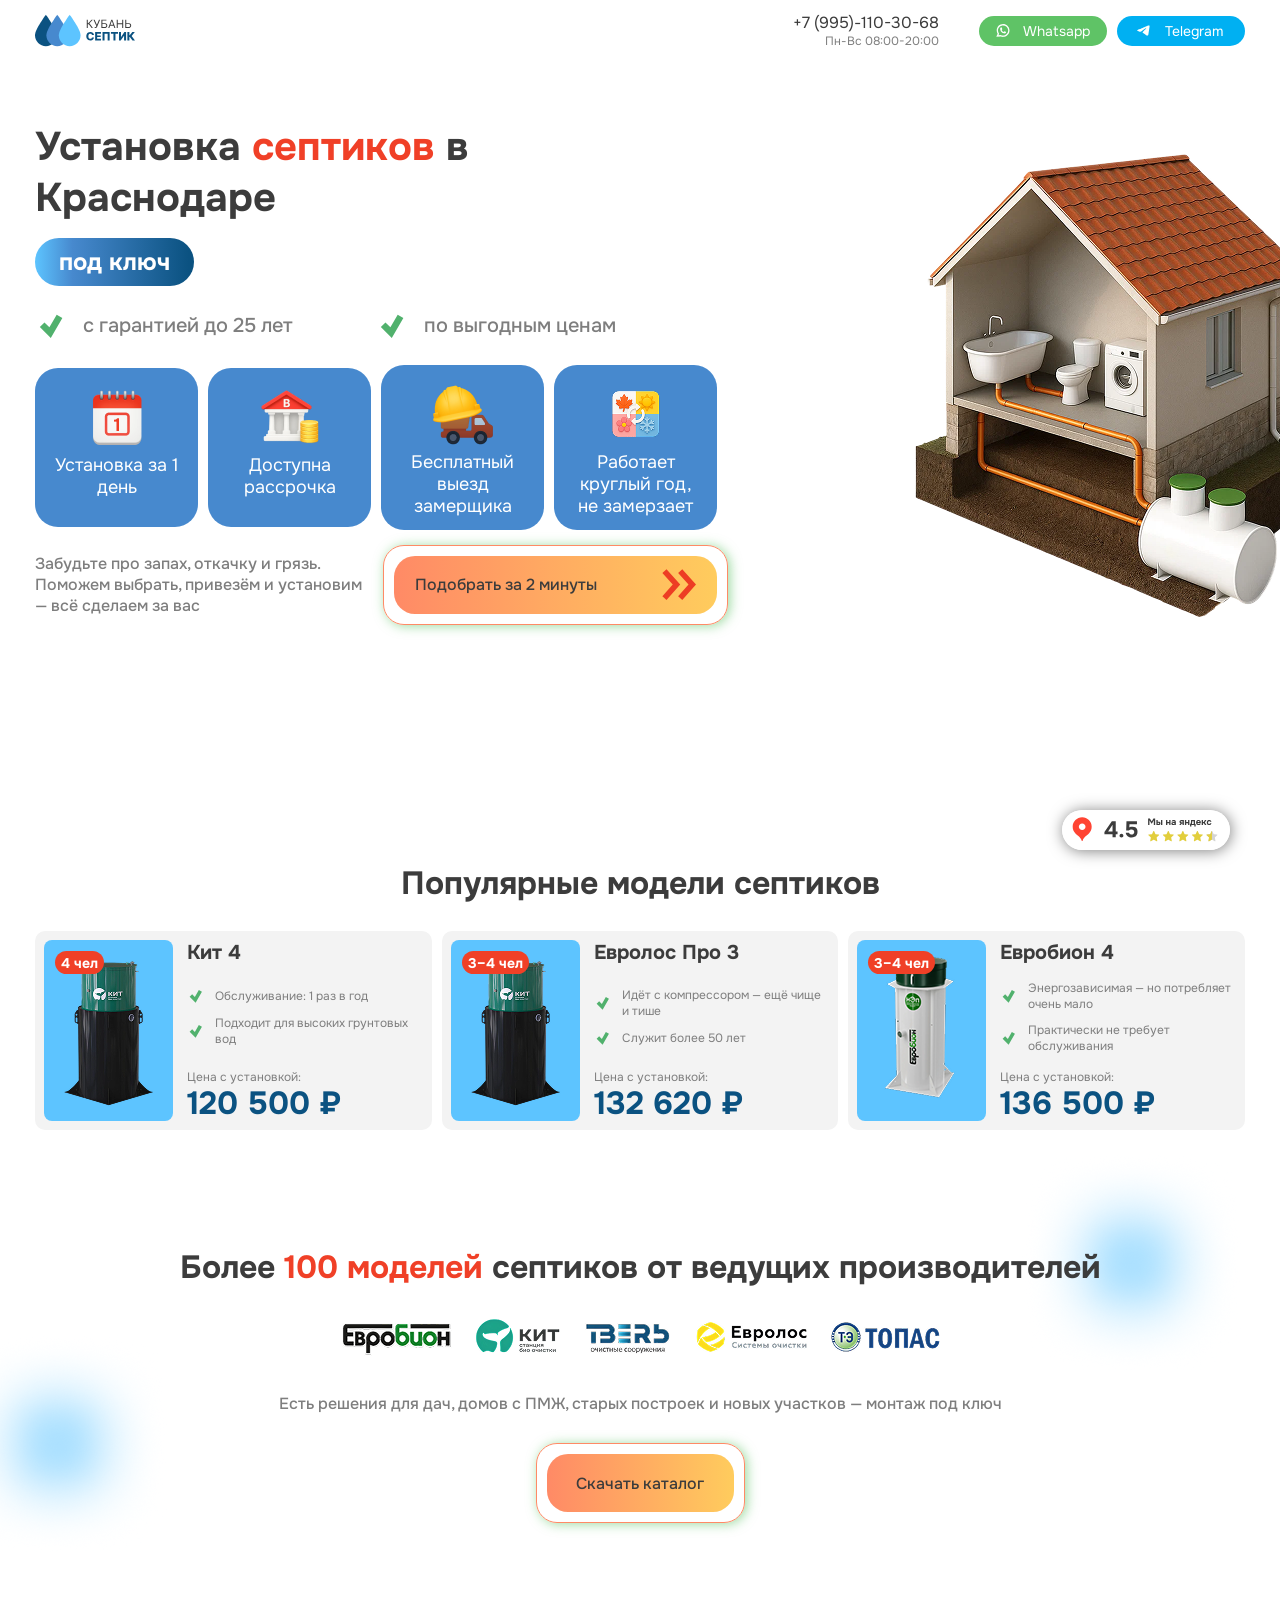
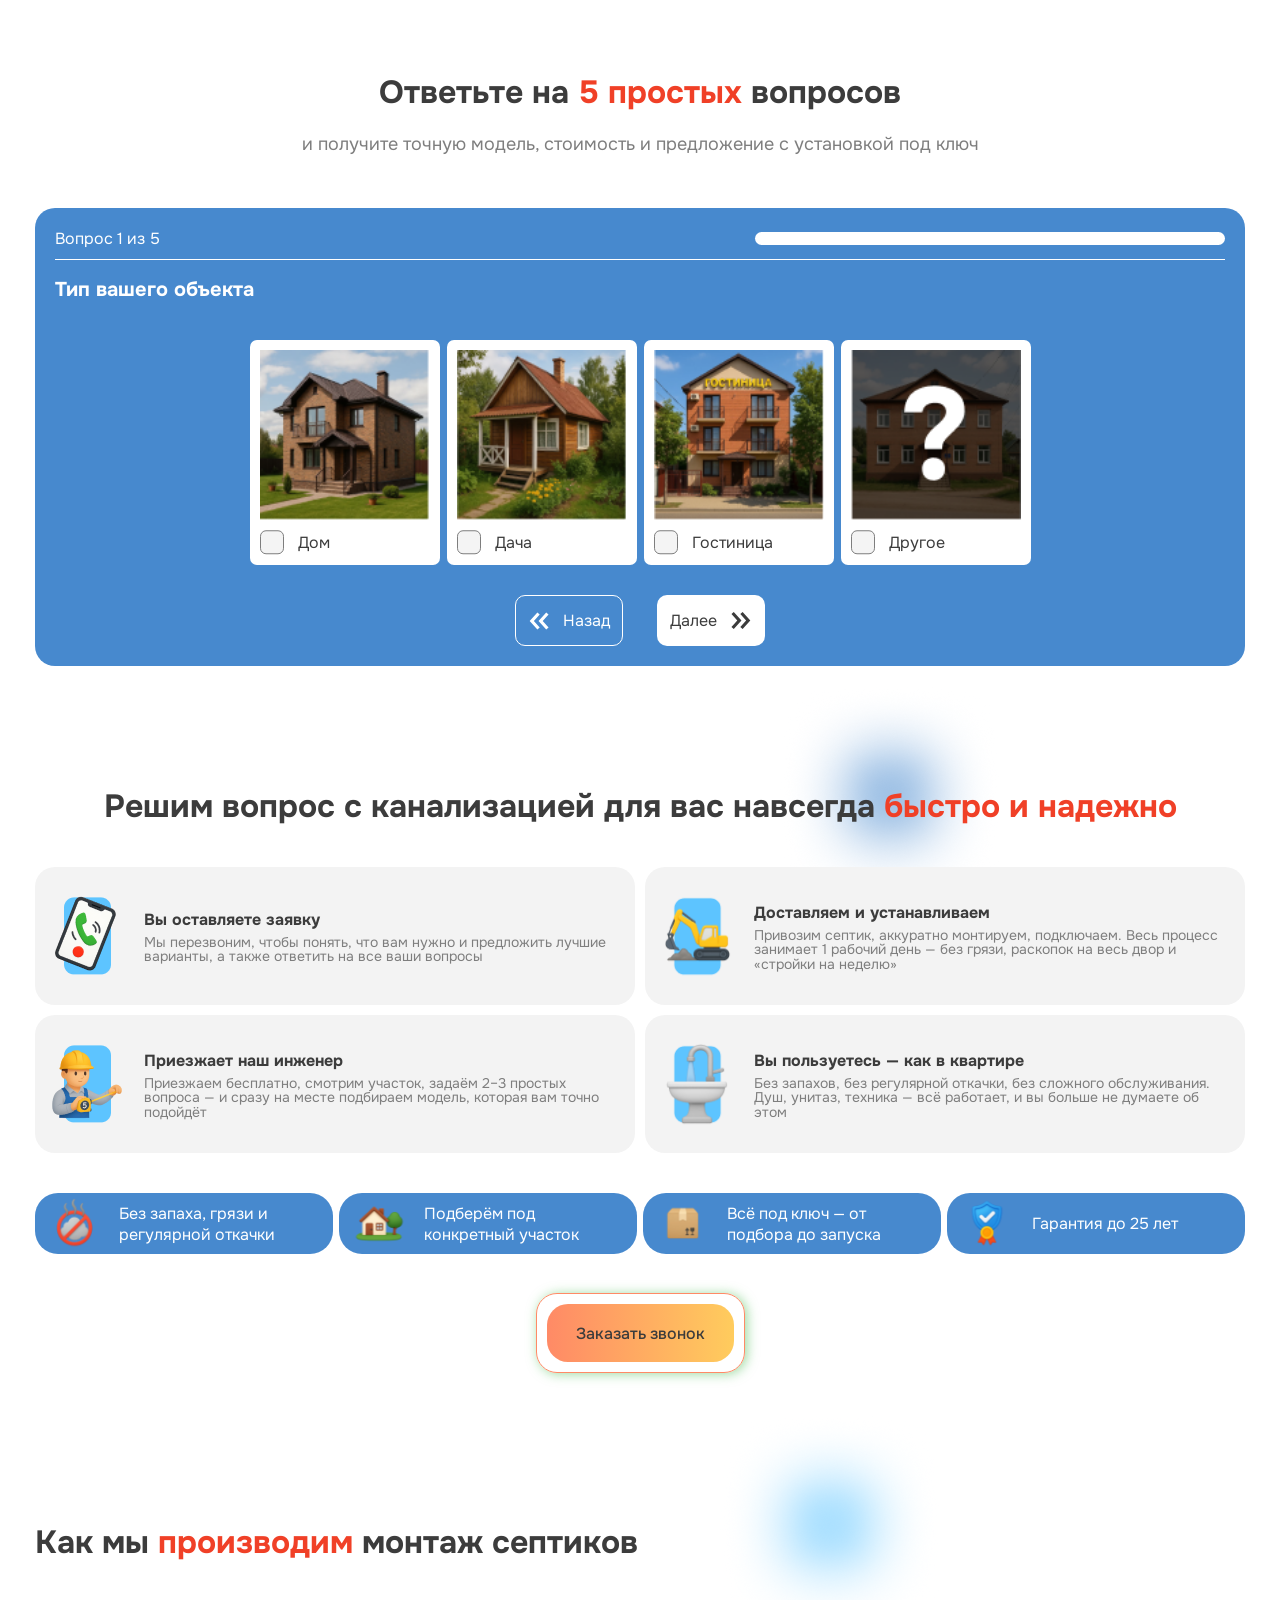
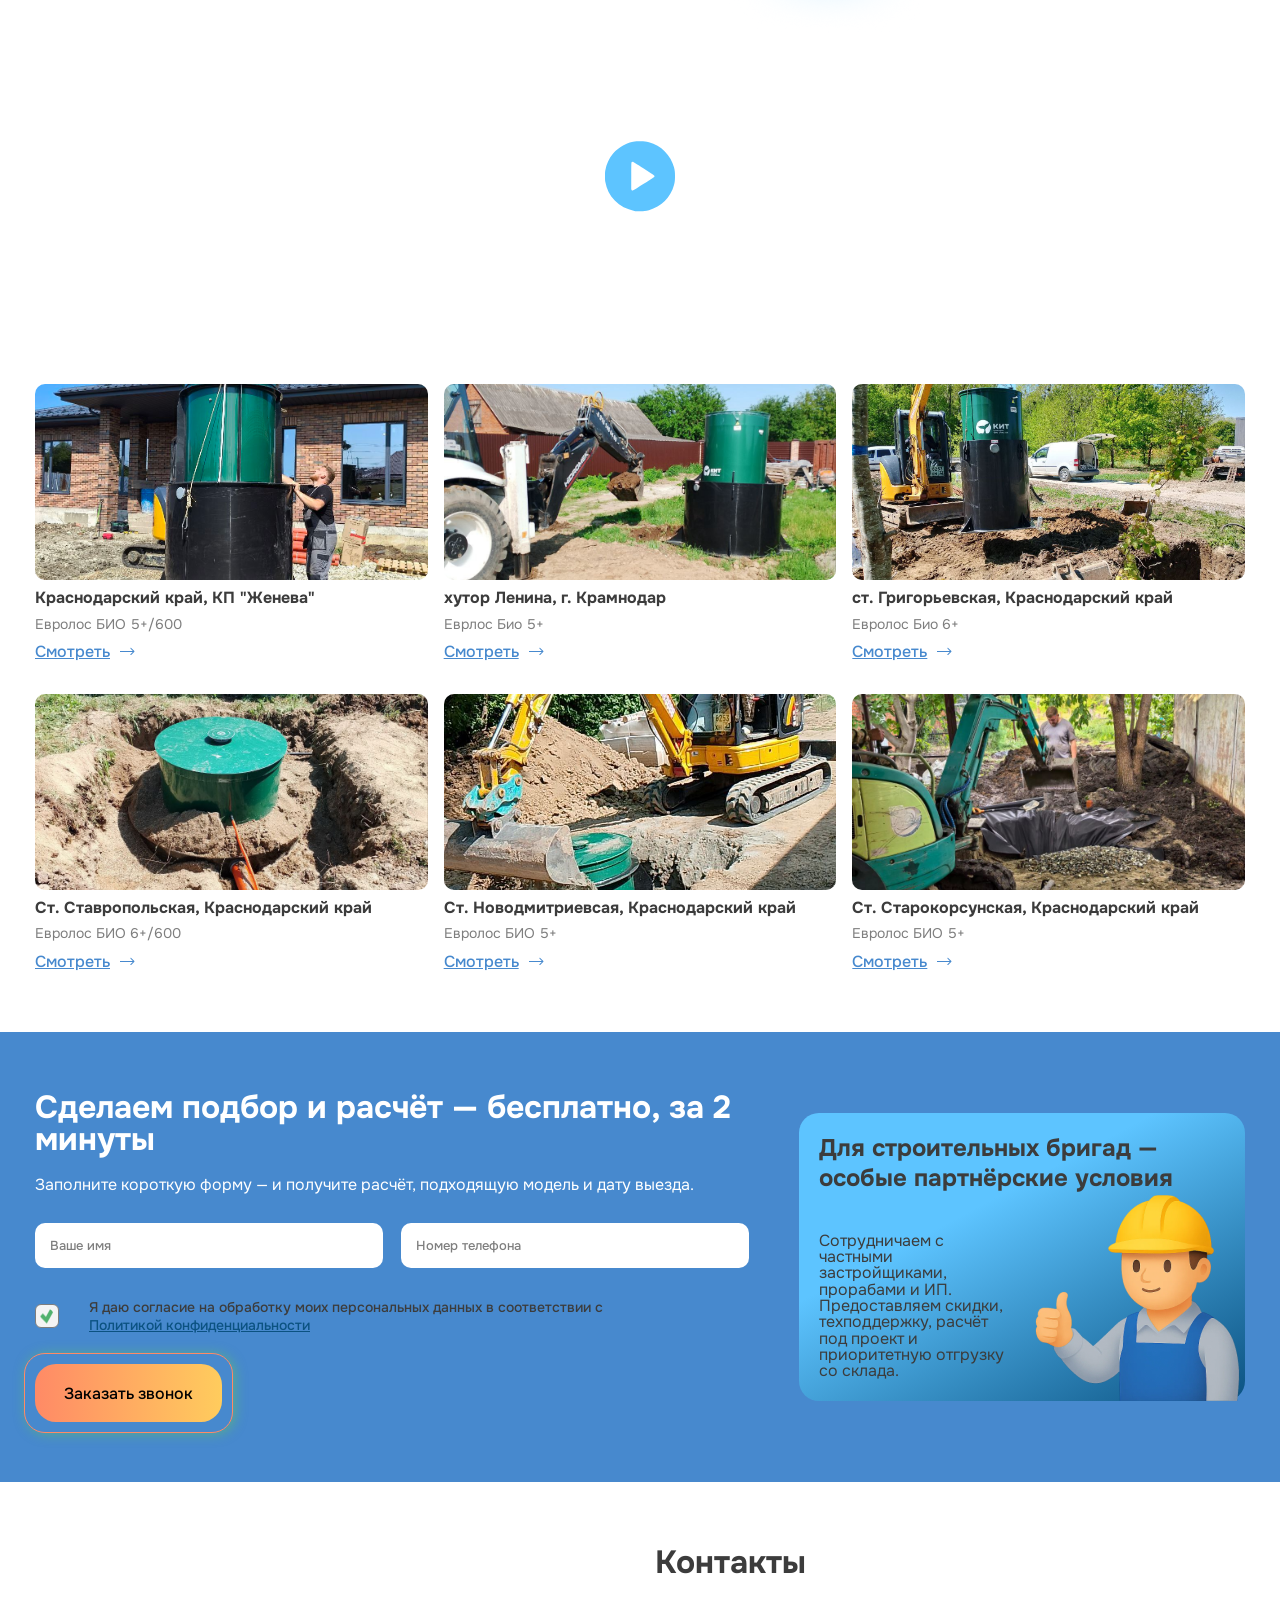
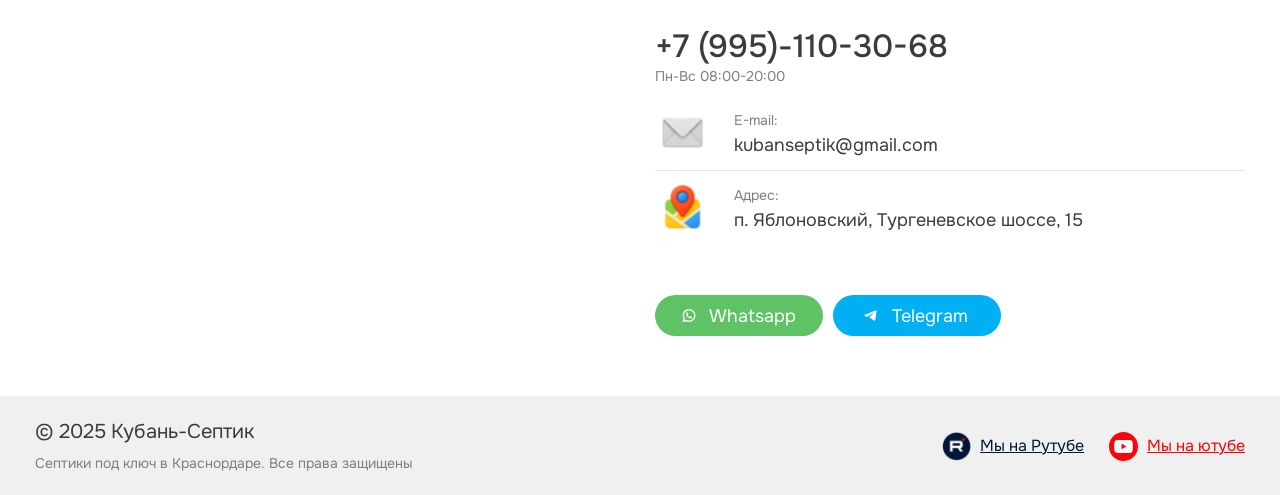
==== release/main.html @ d9b4a659 "init" ====
<!DOCTYPE html>
<html lang="ru">
  <head>
    <meta charset="UTF-8" />
    <meta name="viewport" content="width=device-width, initial-scale=1.0" />
    <meta http-equiv="X-UA-Compatible" content="ie=edge" />

    <link rel="apple-touch-icon" sizes="180x180" href="favicon/favicon.png" />
    <link
      rel="icon"
      type="image/png"
      sizes="32x32"
      href="favicon/favicon.png"
    />
    <link
      rel="icon"
      type="image/png"
      sizes="16x16"
      href="favicon/favicon.png"
    />
    <link rel="shortcut icon" type="image/x-icon" href="favicon/favicon.ico" />

    <link rel="stylesheet" href="libraries/fancybox/jquery.fancybox.min.css" />
    <link rel="stylesheet" href="libraries/swiper/swiper-bundle.min.css" />
    <link rel="stylesheet" href="libraries/slick/slick.css" />
    <link rel="stylesheet" href="css/fonts.css" />
    <link rel="stylesheet" href="css/style.css" />
    <link rel="stylesheet" href="css/all-style.css" />
    <title>Главная</title>
  </head>

  <body>
    <div class="wrapper">
      <div class="header">
        <div class="container">
          <div class="header__inner">
            <a href="#" class="header__logo">
              <img src="images/logo.svg" alt="" />
            </a>

            <div class="header__info">
              <div class="header__number">
                <a href="#">+7 (995)-110-30-68</a>
                <span>Пн-Вс 08:00-20:00</span>
              </div>

              <ul class="header__soc">
                <li>
                  <a href="#" class="header__app">
                    <svg
                      width="14"
                      height="13"
                      viewBox="0 0 14 13"
                      fill="none"
                      xmlns="http://www.w3.org/2000/svg"
                    >
                      <path
                        d="M8.85797 9.4604C6.26735 9.45982 4.15927 7.35168 4.15869 4.76156C4.15984 4.10511 4.69363 3.57073 5.34949 3.57073C5.41686 3.57073 5.48366 3.57649 5.547 3.588C5.6875 3.61104 5.82051 3.65884 5.94374 3.73024C5.96159 3.74061 5.97368 3.75788 5.97656 3.77803L6.25007 5.50382C6.25353 5.52397 6.2472 5.54413 6.23395 5.5591C6.08251 5.72667 5.88961 5.84702 5.6754 5.90748L5.57233 5.93685L5.61149 6.03705C5.96504 6.93593 6.68367 7.65515 7.5831 8.00871L7.68329 8.04787L7.71208 7.94422C7.77255 7.72943 7.89289 7.53653 8.06046 7.38566C8.07255 7.37472 8.08867 7.36838 8.10537 7.36838C8.10883 7.36838 8.11286 7.36838 8.11631 7.36954L9.84147 7.64306C9.8622 7.64651 9.8789 7.65803 9.88984 7.67588C9.96067 7.79911 10.0085 7.9327 10.0321 8.07263C10.043 8.1354 10.0488 8.20105 10.0488 8.27015C10.0488 8.92603 9.5144 9.45982 8.85797 9.46098V9.4604Z"
                        fill="#FDFDFD"
                      />
                      <path
                        d="M13.4519 5.93166C13.312 4.35271 12.5887 2.88835 11.4152 1.80866C10.2348 0.722049 8.70253 0.123756 7.10059 0.123756C3.58463 0.123756 0.723946 2.98452 0.723946 6.50059C0.723946 7.68048 1.04928 8.83043 1.66541 9.83181L0.291504 12.874L4.69193 12.4052C5.4572 12.7185 6.26738 12.8774 7.10059 12.8774C7.31998 12.8774 7.54455 12.8659 7.76969 12.8429C7.96835 12.8216 8.16874 12.7905 8.36625 12.7507C11.311 12.1559 13.4605 9.54216 13.4772 6.53456V6.50059C13.4772 6.30883 13.4686 6.11766 13.4513 5.93224L13.4519 5.93166ZM4.86065 11.0699L2.42607 11.329L3.15334 9.71837L3.00823 9.52316C2.99729 9.50877 2.98692 9.49437 2.97483 9.47824C2.34373 8.607 2.01033 7.5774 2.01033 6.50001C2.01033 3.6928 4.29404 1.4096 7.10059 1.4096C9.73037 1.4096 11.9588 3.46131 12.1736 6.08022C12.1851 6.22073 12.1909 6.36181 12.1909 6.50059C12.1909 6.54032 12.1903 6.57948 12.1891 6.62094C12.135 8.9692 10.4945 10.9633 8.19983 11.4712C8.02478 11.5104 7.84513 11.5397 7.66605 11.5593C7.48006 11.5806 7.28946 11.591 7.10001 11.591C6.42573 11.591 5.77044 11.4603 5.15086 11.2023C5.08234 11.1747 5.01497 11.1453 4.95163 11.1148L4.85949 11.0704L4.86065 11.0699Z"
                        fill="#FDFDFD"
                      />
                    </svg>
                    <span>Whatsapp</span>
                  </a>
                </li>
                <li>
                  <a href="#" class="header__telega">
                    <svg
                      width="13"
                      height="11"
                      viewBox="0 0 13 11"
                      fill="none"
                      xmlns="http://www.w3.org/2000/svg"
                    >
                      <path
                        d="M0.546488 5.04941C0.574704 5.03502 0.602919 5.02178 0.631135 5.00911C1.11196 4.78627 1.59912 4.57782 2.0857 4.36937C2.11219 4.36937 2.15653 4.33943 2.18071 4.32849C2.21814 4.31237 2.25558 4.29624 2.29358 4.28012C2.36556 4.24902 2.43812 4.21851 2.5101 4.18741C2.65463 4.1258 2.79859 4.06361 2.94312 4.002C3.23162 3.87877 3.52069 3.75497 3.80918 3.63117C4.38675 3.38414 4.96431 3.13711 5.54188 2.89009C6.11944 2.64306 6.69701 2.39603 7.27458 2.149C7.85215 1.90198 8.42971 1.65495 9.00727 1.40792C9.58484 1.16089 10.1624 0.913867 10.74 0.66684C10.8684 0.612137 11.0077 0.529222 11.1448 0.505038C11.2605 0.484884 11.3734 0.444574 11.4891 0.422692C11.7097 0.380657 11.9533 0.363386 12.1646 0.454942C12.2377 0.486612 12.3045 0.531522 12.3615 0.587376C12.6293 0.85283 12.5919 1.28815 12.5354 1.66128C12.1404 4.26169 11.7454 6.86153 11.3498 9.46193C11.2957 9.81837 11.2225 10.2099 10.9404 10.4351C10.702 10.6257 10.3628 10.6476 10.0691 10.5664C9.77486 10.4852 9.51516 10.3141 9.26064 10.1454C8.20456 9.44639 7.14847 8.74677 6.09238 8.04772C5.84132 7.88131 5.56203 7.6648 5.56491 7.36364C5.56664 7.18226 5.6749 7.02046 5.78546 6.8765C6.70277 5.67994 8.02777 4.8571 9.01245 3.71524C9.15123 3.55459 9.26064 3.26322 9.07004 3.17051C8.9566 3.11523 8.82588 3.19009 8.72281 3.26207C7.42084 4.16669 6.11887 5.0713 4.8169 5.97534C4.39193 6.27016 3.94681 6.57419 3.43489 6.64674C2.9771 6.71181 2.51585 6.58456 2.07246 6.45384C1.70104 6.34444 1.3302 6.23273 0.960516 6.11699C0.764155 6.05595 0.56146 5.99031 0.409439 5.85154C0.257417 5.71334 0.170466 5.48071 0.262024 5.29644C0.319032 5.1807 0.430743 5.10758 0.547638 5.04827L0.546488 5.04941Z"
                        fill="#FEFFFC"
                      />
                    </svg>
                    <span>Telegram</span>
                  </a>
                </li>
              </ul>
            </div>
          </div>
        </div>
      </div>
      <main class="main">

<div class="showcase">
  <div class="container">
    <div class="showcase__inner">
      <div class="showcase__info">
        <h1 class="showcase__title">
          Установка <span>септиков</span> в Краснодаре
        </h1>

        <span class="showcase__key">под ключ </span>

        <div class="showcase__labels">
          <div class="showcase__label">
            <svg
              width="33"
              height="33"
              viewBox="0 0 33 33"
              fill="none"
              xmlns="http://www.w3.org/2000/svg"
            >
              <path
                d="M27.3657 8.90848L15.7888 28.9756L4.8291 18.0061L9.45546 13.376L14.3858 18.3103L21.6987 5.63416L27.3657 8.90848Z"
                fill="#51B16D"
              />
            </svg>
            <span> с гарантией до 25 лет </span>
          </div>
          <div class="showcase__label">
            <svg
              width="33"
              height="33"
              viewBox="0 0 33 33"
              fill="none"
              xmlns="http://www.w3.org/2000/svg"
            >
              <path
                d="M27.3657 8.90848L15.7888 28.9756L4.8291 18.0061L9.45546 13.376L14.3858 18.3103L21.6987 5.63416L27.3657 8.90848Z"
                fill="#51B16D"
              />
            </svg>
            <span> по выгодным ценам </span>
          </div>
        </div>

        <div class="showcase__items">
          <div class="showcase__item">
            <div class="showcase__icon">
              <img src="images/sw1.png" alt="" />
            </div>
            <div class="showcase__name">Установка за 1 день</div>
          </div>
          <div class="showcase__item">
            <div class="showcase__icon">
              <img src="images/sw2.png" alt="" />
            </div>
            <div class="showcase__name">Доступна рассрочка</div>
          </div>
          <div class="showcase__item">
            <div class="showcase__icon">
              <img src="images/sw3.png" alt="" />
            </div>
            <div class="showcase__name">Бесплатный выезд замерщика</div>
          </div>
          <div class="showcase__item">
            <div class="showcase__icon">
              <img src="images/sw4.png" alt="" />
            </div>
            <div class="showcase__name">Работает круглый год, не замерзает</div>
          </div>
        </div>

        <div class="showcase__foot">
          <span>Забудьте про запах, откачку и грязь. Поможем выбрать, привезём и установим — всё сделаем за вас</span>
          <a href="#" class="showcase__btn btn">
            <div class="btn-before">
              <p>Подобрать за 2 минуты</p>
              <svg
                width="34"
                height="31"
                viewBox="0 0 34 31"
                fill="none"
                xmlns="http://www.w3.org/2000/svg"
              >
                <path
                  d="M33.9999 15.6203L20.2756 30.9281L16.1323 27.2123L26.525 15.6203L16.1323 4.02836L20.2756 0.312622L33.9999 15.6203Z"
                  fill="#ED3D24"
                />
                <path
                  d="M18.2314 15.6203L4.50706 30.9281L0.36377 27.2123L10.7564 15.6203L0.36377 4.02836L4.50706 0.312622L18.2314 15.6203Z"
                  fill="#ED3D24"
                />
              </svg>
            </div>
          </a>
        </div>
      </div>

      <div class="showcase__img">
        <img src="images/showcase.png" alt="">
      </div>
    </div>
  </div>
</div>

<div class="sept">
  <div class="container">
    <div class="sept__inner">
      <h2 class="sept__title title">Популярные модели септиков</h2>

      <div class="sept__items">
        <div class="sept__item">
          <div class="sept__left">
            <div class="sept__number">4 чел</div>

            <div class="sept__img">
              <img src="images/s1.png" alt="" />
            </div>
          </div>

          <div class="sept__info">
            <div class="sept__name">Кит 4</div>

            <div class="sept__list">
              <li>
                <svg
                  width="18"
                  height="18"
                  viewBox="0 0 18 18"
                  fill="none"
                  xmlns="http://www.w3.org/2000/svg"
                >
                  <path
                    d="M14.927 4.85918L8.61232 15.8049L2.63428 9.8215L5.15774 7.29599L7.84702 9.98744L11.8359 3.07318L14.927 4.85918Z"
                    fill="#51B16D"
                  />
                </svg>
                <span>Обслуживание: 1 раз в год</span>
              </li>
              <li>
                <svg
                  width="18"
                  height="18"
                  viewBox="0 0 18 18"
                  fill="none"
                  xmlns="http://www.w3.org/2000/svg"
                >
                  <path
                    d="M14.927 4.85918L8.61232 15.8049L2.63428 9.8215L5.15774 7.29599L7.84702 9.98744L11.8359 3.07318L14.927 4.85918Z"
                    fill="#51B16D"
                  />
                </svg>
                <span>Подходит для высоких грунтовых вод</span>
              </li>
            </div>

            <div class="sept__price">
              <span>Цена с установкой:</span>
              <p>120 500 ₽</p>
            </div>
          </div>
        </div>
        <div class="sept__item">
          <div class="sept__left">
            <div class="sept__number">3–4 чел</div>

            <div class="sept__img">
              <img src="images/s1.png" alt="" />
            </div>
          </div>

          <div class="sept__info">
            <div class="sept__name">Евролос Про 3</div>

            <div class="sept__list">
              <li>
                <svg
                  width="18"
                  height="18"
                  viewBox="0 0 18 18"
                  fill="none"
                  xmlns="http://www.w3.org/2000/svg"
                >
                  <path
                    d="M14.927 4.85918L8.61232 15.8049L2.63428 9.8215L5.15774 7.29599L7.84702 9.98744L11.8359 3.07318L14.927 4.85918Z"
                    fill="#51B16D"
                  />
                </svg>
                <span>Идёт с компрессором — ещё чище и тише</span>
              </li>
              <li>
                <svg
                  width="18"
                  height="18"
                  viewBox="0 0 18 18"
                  fill="none"
                  xmlns="http://www.w3.org/2000/svg"
                >
                  <path
                    d="M14.927 4.85918L8.61232 15.8049L2.63428 9.8215L5.15774 7.29599L7.84702 9.98744L11.8359 3.07318L14.927 4.85918Z"
                    fill="#51B16D"
                  />
                </svg>
                <span>Служит более 50 лет</span>
              </li>
            </div>

            <div class="sept__price">
              <span>Цена с установкой:</span>
              <p>132 620 ₽</p>
            </div>
          </div>
        </div>
        <div class="sept__item">
          <div class="sept__left">
            <div class="sept__number">3–4 чел</div>

            <div class="sept__img">
              <img src="images/s3.png" alt="" />
            </div>
          </div>

          <div class="sept__info">
            <div class="sept__name">Евробион 4</div>

            <div class="sept__list">
              <li>
                <svg
                  width="18"
                  height="18"
                  viewBox="0 0 18 18"
                  fill="none"
                  xmlns="http://www.w3.org/2000/svg"
                >
                  <path
                    d="M14.927 4.85918L8.61232 15.8049L2.63428 9.8215L5.15774 7.29599L7.84702 9.98744L11.8359 3.07318L14.927 4.85918Z"
                    fill="#51B16D"
                  />
                </svg>
                <span>Энергозависимая — но потребляет очень мало</span>
              </li>
              <li>
                <svg
                  width="18"
                  height="18"
                  viewBox="0 0 18 18"
                  fill="none"
                  xmlns="http://www.w3.org/2000/svg"
                >
                  <path
                    d="M14.927 4.85918L8.61232 15.8049L2.63428 9.8215L5.15774 7.29599L7.84702 9.98744L11.8359 3.07318L14.927 4.85918Z"
                    fill="#51B16D"
                  />
                </svg>
                <span>Практически не требует обслуживания</span>
              </li>
            </div>

            <div class="sept__price">
              <span>Цена с установкой:</span>
              <p>136 500 ₽</p>
            </div>
          </div>
        </div>
      </div>
    </div>
  </div>
</div>

<div class="mod">
  <div class="container">
    <div class="mod__inner">
      <div class="mod__left">
        <img src="images/mod-before.png" alt="" />
      </div>
      <div class="mod__right">
        <img src="images/mod-before.png" alt="" />
      </div>

      <h2 class="sept__title title">
        Более <span>100 моделей</span> септиков от ведущих производителей
      </h2>

      <div class="mod__items">
        <div class="mod__item">
          <img src="images/m1.png" alt="" />
        </div>
        <div class="mod__item">
          <img src="images/m2.png" alt="" />
        </div>
        <div class="mod__item">
          <img src="images/m3.png" alt="" />
        </div>
        <div class="mod__item">
          <img src="images/m4.png" alt="" />
        </div>
        <div class="mod__item">
          <img src="images/m5.png" alt="" />
        </div>
      </div>

      <div class="mod__text">
        Есть решения для дач, домов с ПМЖ, старых построек и новых участков —
        монтаж под ключ
      </div>

      <a href="#" class="mod__btn btn">
        <div class="btn-before">
          <span>Cкачать каталог</span>
        </div>
      </a>
    </div>
  </div>
</div>

<div class="widj">
  <div class="container">
    <form action="#">
      <div class="widj__inner">
        <h2 class="sept__title">Ответьте на <span>5 простых</span> вопросов</h2>

        <div class="widj__text">
          и получите точную модель, стоимость и предложение с установкой под
          ключ
        </div>

        <div class="widj__info">
          <div class="widj__top">
            <div class="widj__line">
              <div class="widj__line-inner">
                <div></div>
              </div>
              <div class="widj__line-text">Вопрос 1 из 5</div>
            </div>
          </div>

          <div class="widj__container">
            <div class="step active" id="step-1">
              <div class="widj-first">
                <div class="widj__container--title">Тип вашего объекта</div>

                <div class="widj__container--items">
                  <div class="widj__container--item">
                    <input type="radio" name="first" />
                    <div class="widj__container--img">
                      <img src="images/f1.png" alt="" />
                    </div>
                    <div class="widj__container--info">
                      <div class="widj__container--check">
                        <svg
                          width="24"
                          height="25"
                          viewBox="0 0 24 25"
                          fill="none"
                          xmlns="http://www.w3.org/2000/svg"
                        >
                          <rect
                            x="0.5"
                            y="0.75"
                            width="23"
                            height="23"
                            rx="5.5"
                            fill="#F4F4F4"
                          />
                          <rect
                            x="0.5"
                            y="0.75"
                            width="23"
                            height="23"
                            rx="5.5"
                            stroke="#7E7E7E"
                          />
                          <path
                            d="M19 6.35419L11.8083 19.25L5 12.2006L7.87395 9.22515L10.9367 12.3961L15.4796 4.25L19 6.35419Z"
                            fill="#51B16D"
                          />
                        </svg>
                      </div>
                      <span>Дом</span>
                    </div>
                  </div>
                  <div class="widj__container--item">
                    <input type="radio" name="first" />
                    <div class="widj__container--img">
                      <img src="images/f2.png" alt="" />
                    </div>
                    <div class="widj__container--info">
                      <div class="widj__container--check">
                        <svg
                          width="24"
                          height="25"
                          viewBox="0 0 24 25"
                          fill="none"
                          xmlns="http://www.w3.org/2000/svg"
                        >
                          <rect
                            x="0.5"
                            y="0.75"
                            width="23"
                            height="23"
                            rx="5.5"
                            fill="#F4F4F4"
                          />
                          <rect
                            x="0.5"
                            y="0.75"
                            width="23"
                            height="23"
                            rx="5.5"
                            stroke="#7E7E7E"
                          />
                          <path
                            d="M19 6.35419L11.8083 19.25L5 12.2006L7.87395 9.22515L10.9367 12.3961L15.4796 4.25L19 6.35419Z"
                            fill="#51B16D"
                          />
                        </svg>
                      </div>
                      <span>Дача</span>
                    </div>
                  </div>
                  <div class="widj__container--item">
                    <input type="radio" name="first" />
                    <div class="widj__container--img">
                      <img src="images/f3.png" alt="" />
                    </div>
                    <div class="widj__container--info">
                      <div class="widj__container--check">
                        <svg
                          width="24"
                          height="25"
                          viewBox="0 0 24 25"
                          fill="none"
                          xmlns="http://www.w3.org/2000/svg"
                        >
                          <rect
                            x="0.5"
                            y="0.75"
                            width="23"
                            height="23"
                            rx="5.5"
                            fill="#F4F4F4"
                          />
                          <rect
                            x="0.5"
                            y="0.75"
                            width="23"
                            height="23"
                            rx="5.5"
                            stroke="#7E7E7E"
                          />
                          <path
                            d="M19 6.35419L11.8083 19.25L5 12.2006L7.87395 9.22515L10.9367 12.3961L15.4796 4.25L19 6.35419Z"
                            fill="#51B16D"
                          />
                        </svg>
                      </div>
                      <span>Гостиница</span>
                    </div>
                  </div>
                  <div class="widj__container--item">
                    <input type="radio" name="first" />
                    <div class="widj__container--img">
                      <img src="images/f4.png" alt="" />
                    </div>
                    <div class="widj__container--info">
                      <div class="widj__container--check">
                        <svg
                          width="24"
                          height="25"
                          viewBox="0 0 24 25"
                          fill="none"
                          xmlns="http://www.w3.org/2000/svg"
                        >
                          <rect
                            x="0.5"
                            y="0.75"
                            width="23"
                            height="23"
                            rx="5.5"
                            fill="#F4F4F4"
                          />
                          <rect
                            x="0.5"
                            y="0.75"
                            width="23"
                            height="23"
                            rx="5.5"
                            stroke="#7E7E7E"
                          />
                          <path
                            d="M19 6.35419L11.8083 19.25L5 12.2006L7.87395 9.22515L10.9367 12.3961L15.4796 4.25L19 6.35419Z"
                            fill="#51B16D"
                          />
                        </svg>
                      </div>
                      <span>Другое</span>
                    </div>
                  </div>
                </div>
              </div>
            </div>
            <div class="step" id="step-2">
              <div class="widj-second">
                <div class="widj__container--title">
                  Сколько людей проживают на объекте?
                </div>

                <div class="widj__container--items">
                  <div class="widj__container--item">
                    <input type="radio" name="second" />
                    <div class="widj__container--img">
                      <img src="images/st1.png" alt="" />
                    </div>
                    <div class="widj__container--info">
                      <div class="widj__container--check">
                        <svg
                          width="24"
                          height="25"
                          viewBox="0 0 24 25"
                          fill="none"
                          xmlns="http://www.w3.org/2000/svg"
                        >
                          <rect
                            x="0.5"
                            y="0.75"
                            width="23"
                            height="23"
                            rx="5.5"
                            fill="#F4F4F4"
                          />
                          <rect
                            x="0.5"
                            y="0.75"
                            width="23"
                            height="23"
                            rx="5.5"
                            stroke="#7E7E7E"
                          />
                          <path
                            d="M19 6.35419L11.8083 19.25L5 12.2006L7.87395 9.22515L10.9367 12.3961L15.4796 4.25L19 6.35419Z"
                            fill="#51B16D"
                          />
                        </svg>
                      </div>
                      <span>1-3</span>
                    </div>
                  </div>
                  <div class="widj__container--item">
                    <input type="radio" name="second" />
                    <div class="widj__container--img">
                      <img src="images/st2.png" alt="" />
                    </div>
                    <div class="widj__container--info">
                      <div class="widj__container--check">
                        <svg
                          width="24"
                          height="25"
                          viewBox="0 0 24 25"
                          fill="none"
                          xmlns="http://www.w3.org/2000/svg"
                        >
                          <rect
                            x="0.5"
                            y="0.75"
                            width="23"
                            height="23"
                            rx="5.5"
                            fill="#F4F4F4"
                          />
                          <rect
                            x="0.5"
                            y="0.75"
                            width="23"
                            height="23"
                            rx="5.5"
                            stroke="#7E7E7E"
                          />
                          <path
                            d="M19 6.35419L11.8083 19.25L5 12.2006L7.87395 9.22515L10.9367 12.3961L15.4796 4.25L19 6.35419Z"
                            fill="#51B16D"
                          />
                        </svg>
                      </div>
                      <span>7-9</span>
                    </div>
                  </div>
                  <div class="widj__container--item">
                    <input type="radio" name="second" />
                    <div class="widj__container--img">
                      <img src="images/st3.png" alt="" />
                    </div>
                    <div class="widj__container--info">
                      <div class="widj__container--check">
                        <svg
                          width="24"
                          height="25"
                          viewBox="0 0 24 25"
                          fill="none"
                          xmlns="http://www.w3.org/2000/svg"
                        >
                          <rect
                            x="0.5"
                            y="0.75"
                            width="23"
                            height="23"
                            rx="5.5"
                            fill="#F4F4F4"
                          />
                          <rect
                            x="0.5"
                            y="0.75"
                            width="23"
                            height="23"
                            rx="5.5"
                            stroke="#7E7E7E"
                          />
                          <path
                            d="M19 6.35419L11.8083 19.25L5 12.2006L7.87395 9.22515L10.9367 12.3961L15.4796 4.25L19 6.35419Z"
                            fill="#51B16D"
                          />
                        </svg>
                      </div>
                      <span>4-6</span>
                    </div>
                  </div>
                  <div class="widj__container--item">
                    <input type="radio" name="second" />
                    <div class="widj__container--img">
                      <img src="images/st4.png" alt="" />
                    </div>
                    <div class="widj__container--info">
                      <div class="widj__container--check">
                        <svg
                          width="24"
                          height="25"
                          viewBox="0 0 24 25"
                          fill="none"
                          xmlns="http://www.w3.org/2000/svg"
                        >
                          <rect
                            x="0.5"
                            y="0.75"
                            width="23"
                            height="23"
                            rx="5.5"
                            fill="#F4F4F4"
                          />
                          <rect
                            x="0.5"
                            y="0.75"
                            width="23"
                            height="23"
                            rx="5.5"
                            stroke="#7E7E7E"
                          />
                          <path
                            d="M19 6.35419L11.8083 19.25L5 12.2006L7.87395 9.22515L10.9367 12.3961L15.4796 4.25L19 6.35419Z"
                            fill="#51B16D"
                          />
                        </svg>
                      </div>
                      <span>более 10</span>
                    </div>
                  </div>
                </div>
              </div>
            </div>
            <div class="step" id="step-3">
              <div class="widj-third">
                <div class="widj__container--title">
                  Какой уровень грунтовых вод на участке?
                </div>

                <div class="widj__container--items">
                  <div class="widj__container--item">
                    <input type="radio" name="third" />
                    <div class="widj__container--img">
                      <img src="images/g1.png" alt="" />
                    </div>
                    <div class="widj__container--info">
                      <div class="widj__container--check">
                        <svg
                          width="24"
                          height="25"
                          viewBox="0 0 24 25"
                          fill="none"
                          xmlns="http://www.w3.org/2000/svg"
                        >
                          <rect
                            x="0.5"
                            y="0.75"
                            width="23"
                            height="23"
                            rx="5.5"
                            fill="#F4F4F4"
                          />
                          <rect
                            x="0.5"
                            y="0.75"
                            width="23"
                            height="23"
                            rx="5.5"
                            stroke="#7E7E7E"
                          />
                          <path
                            d="M19 6.35419L11.8083 19.25L5 12.2006L7.87395 9.22515L10.9367 12.3961L15.4796 4.25L19 6.35419Z"
                            fill="#51B16D"
                          />
                        </svg>
                      </div>
                      <span>Высокий</span>
                    </div>
                  </div>
                  <div class="widj__container--item">
                    <input type="radio" name="third" />
                    <div class="widj__container--img">
                      <img src="images/g2.png" alt="" />
                    </div>
                    <div class="widj__container--info">
                      <div class="widj__container--check">
                        <svg
                          width="24"
                          height="25"
                          viewBox="0 0 24 25"
                          fill="none"
                          xmlns="http://www.w3.org/2000/svg"
                        >
                          <rect
                            x="0.5"
                            y="0.75"
                            width="23"
                            height="23"
                            rx="5.5"
                            fill="#F4F4F4"
                          />
                          <rect
                            x="0.5"
                            y="0.75"
                            width="23"
                            height="23"
                            rx="5.5"
                            stroke="#7E7E7E"
                          />
                          <path
                            d="M19 6.35419L11.8083 19.25L5 12.2006L7.87395 9.22515L10.9367 12.3961L15.4796 4.25L19 6.35419Z"
                            fill="#51B16D"
                          />
                        </svg>
                      </div>
                      <span>Низкий</span>
                    </div>
                  </div>
                  <div class="widj__container--item">
                    <input type="radio" name="third" />
                    <div class="widj__container--img">
                      <img src="images/g3.png" alt="" />
                    </div>
                    <div class="widj__container--info">
                      <div class="widj__container--check">
                        <svg
                          width="24"
                          height="25"
                          viewBox="0 0 24 25"
                          fill="none"
                          xmlns="http://www.w3.org/2000/svg"
                        >
                          <rect
                            x="0.5"
                            y="0.75"
                            width="23"
                            height="23"
                            rx="5.5"
                            fill="#F4F4F4"
                          />
                          <rect
                            x="0.5"
                            y="0.75"
                            width="23"
                            height="23"
                            rx="5.5"
                            stroke="#7E7E7E"
                          />
                          <path
                            d="M19 6.35419L11.8083 19.25L5 12.2006L7.87395 9.22515L10.9367 12.3961L15.4796 4.25L19 6.35419Z"
                            fill="#51B16D"
                          />
                        </svg>
                      </div>
                      <span>Не знаю</span>
                    </div>
                  </div>
                </div>
              </div>
            </div>
            <div class="step" id="step-4">
              <div class="widj-fourth">
                <div class="widj__container--title">
                  Куда планировали отводить очищенную воду?
                </div>

                <div class="widj__container--items">
                  <div class="widj__container--item">
                    <input type="radio" name="fourth" />
                    <div class="widj__container--img">
                      <img src="images/v1.png" alt="" />
                    </div>
                    <div class="widj__container--info">
                      <div class="widj__container--check">
                        <svg
                          width="24"
                          height="25"
                          viewBox="0 0 24 25"
                          fill="none"
                          xmlns="http://www.w3.org/2000/svg"
                        >
                          <rect
                            x="0.5"
                            y="0.75"
                            width="23"
                            height="23"
                            rx="5.5"
                            fill="#F4F4F4"
                          />
                          <rect
                            x="0.5"
                            y="0.75"
                            width="23"
                            height="23"
                            rx="5.5"
                            stroke="#7E7E7E"
                          />
                          <path
                            d="M19 6.35419L11.8083 19.25L5 12.2006L7.87395 9.22515L10.9367 12.3961L15.4796 4.25L19 6.35419Z"
                            fill="#51B16D"
                          />
                        </svg>
                      </div>
                      <span>Дренажный колодец</span>
                    </div>
                  </div>
                  <div class="widj__container--item">
                    <input type="radio" name="fourth" />
                    <div class="widj__container--img">
                      <img src="images/v2.png" alt="" />
                    </div>
                    <div class="widj__container--info">
                      <div class="widj__container--check">
                        <svg
                          width="24"
                          height="25"
                          viewBox="0 0 24 25"
                          fill="none"
                          xmlns="http://www.w3.org/2000/svg"
                        >
                          <rect
                            x="0.5"
                            y="0.75"
                            width="23"
                            height="23"
                            rx="5.5"
                            fill="#F4F4F4"
                          />
                          <rect
                            x="0.5"
                            y="0.75"
                            width="23"
                            height="23"
                            rx="5.5"
                            stroke="#7E7E7E"
                          />
                          <path
                            d="M19 6.35419L11.8083 19.25L5 12.2006L7.87395 9.22515L10.9367 12.3961L15.4796 4.25L19 6.35419Z"
                            fill="#51B16D"
                          />
                        </svg>
                      </div>
                      <span>Дренажная траншея</span>
                    </div>
                  </div>
                  <div class="widj__container--item">
                    <input type="radio" name="fourth" />
                    <div class="widj__container--img">
                      <img src="images/v3.png" alt="" />
                    </div>
                    <div class="widj__container--info">
                      <div class="widj__container--check">
                        <svg
                          width="24"
                          height="25"
                          viewBox="0 0 24 25"
                          fill="none"
                          xmlns="http://www.w3.org/2000/svg"
                        >
                          <rect
                            x="0.5"
                            y="0.75"
                            width="23"
                            height="23"
                            rx="5.5"
                            fill="#F4F4F4"
                          />
                          <rect
                            x="0.5"
                            y="0.75"
                            width="23"
                            height="23"
                            rx="5.5"
                            stroke="#7E7E7E"
                          />
                          <path
                            d="M19 6.35419L11.8083 19.25L5 12.2006L7.87395 9.22515L10.9367 12.3961L15.4796 4.25L19 6.35419Z"
                            fill="#51B16D"
                          />
                        </svg>
                      </div>
                      <span>Канава, овраг</span>
                    </div>
                  </div>
                  <div class="widj__container--item">
                    <input type="radio" name="fourth" />
                    <div class="widj__container--img">
                      <img src="images/st4.png" alt="" />
                    </div>
                    <div class="widj__container--info">
                      <div class="widj__container--check">
                        <svg
                          width="24"
                          height="25"
                          viewBox="0 0 24 25"
                          fill="none"
                          xmlns="http://www.w3.org/2000/svg"
                        >
                          <rect
                            x="0.5"
                            y="0.75"
                            width="23"
                            height="23"
                            rx="5.5"
                            fill="#F4F4F4"
                          />
                          <rect
                            x="0.5"
                            y="0.75"
                            width="23"
                            height="23"
                            rx="5.5"
                            stroke="#7E7E7E"
                          />
                          <path
                            d="M19 6.35419L11.8083 19.25L5 12.2006L7.87395 9.22515L10.9367 12.3961L15.4796 4.25L19 6.35419Z"
                            fill="#51B16D"
                          />
                        </svg>
                      </div>
                      <span>Не знаю</span>
                    </div>
                  </div>
                </div>
              </div>
            </div>
            <div class="step" id="step-5">
              <div class="widj-five">
                <div class="widj__container--title">
                  В какие сроки необходимо установить септик?
                </div>

                <div class="widj__container--items">
                  <div class="widj__container--item">
                    <input type="radio" name="five" />

                    <div class="widj__container--info">
                      <div class="widj__container--check">
                        <svg
                          width="24"
                          height="25"
                          viewBox="0 0 24 25"
                          fill="none"
                          xmlns="http://www.w3.org/2000/svg"
                        >
                          <rect
                            x="0.5"
                            y="0.75"
                            width="23"
                            height="23"
                            rx="5.5"
                            fill="#F4F4F4"
                          />
                          <rect
                            x="0.5"
                            y="0.75"
                            width="23"
                            height="23"
                            rx="5.5"
                            stroke="#7E7E7E"
                          />
                          <path
                            d="M19 6.35419L11.8083 19.25L5 12.2006L7.87395 9.22515L10.9367 12.3961L15.4796 4.25L19 6.35419Z"
                            fill="#51B16D"
                          />
                        </svg>
                      </div>
                      <span>Как можно быстрее</span>
                    </div>
                  </div>
                  <div class="widj__container--item">
                    <input type="radio" name="five" />

                    <div class="widj__container--info">
                      <div class="widj__container--check">
                        <svg
                          width="24"
                          height="25"
                          viewBox="0 0 24 25"
                          fill="none"
                          xmlns="http://www.w3.org/2000/svg"
                        >
                          <rect
                            x="0.5"
                            y="0.75"
                            width="23"
                            height="23"
                            rx="5.5"
                            fill="#F4F4F4"
                          />
                          <rect
                            x="0.5"
                            y="0.75"
                            width="23"
                            height="23"
                            rx="5.5"
                            stroke="#7E7E7E"
                          />
                          <path
                            d="M19 6.35419L11.8083 19.25L5 12.2006L7.87395 9.22515L10.9367 12.3961L15.4796 4.25L19 6.35419Z"
                            fill="#51B16D"
                          />
                        </svg>
                      </div>
                      <span>В течении месяца</span>
                    </div>
                  </div>
                  <div class="widj__container--item">
                    <input type="radio" name="five" />
                    
                    <div class="widj__container--info">
                      <div class="widj__container--check">
                        <svg
                          width="24"
                          height="25"
                          viewBox="0 0 24 25"
                          fill="none"
                          xmlns="http://www.w3.org/2000/svg"
                        >
                          <rect
                            x="0.5"
                            y="0.75"
                            width="23"
                            height="23"
                            rx="5.5"
                            fill="#F4F4F4"
                          />
                          <rect
                            x="0.5"
                            y="0.75"
                            width="23"
                            height="23"
                            rx="5.5"
                            stroke="#7E7E7E"
                          />
                          <path
                            d="M19 6.35419L11.8083 19.25L5 12.2006L7.87395 9.22515L10.9367 12.3961L15.4796 4.25L19 6.35419Z"
                            fill="#51B16D"
                          />
                        </svg>
                      </div>
                      <span>В течении 3 месяцев</span>
                    </div>
                  </div>
                </div>
              </div>
            </div>
            <div class="step" id="step-6">
              <div class="widj-six">
                <div class="widj__container--title">
                  Для рассчета оставьте свои контактные данные
                </div>
                <div class="widj__container--text">
                  Мы свяжемся с вами в течении часа, ответим на все вопросы и
                  предоставим расчет для вашего объекта
                </div>

                <div class="widj__form">
                  <label class="field">
                    <input type="text" placeholder="Ваше имя" />
                  </label>

                  <label class="field">
                    <input
                      type="text"
                      placeholder="Номер телефона"
                      class="mask"
                    />
                  </label>

                  <label class="checkbox">
                    <span class="checkbox__inner">
                      <input type="checkbox" class="checkbox" checked />
                      <span></span>
                    </span>
                    <span class="checkbox__text"
                      >Я даю согласие на обработку моих персональных данных в
                      соответствии с
                      <a href="#">Политикой конфиденциальности</a></span
                    >
                  </label>

                  <button type="submit" class="btn-form">Отправить</button>
                </div>
              </div>
            </div>
            <div class="step" id="thanks">
              <div class="thanks-content">
                <div class="thanks-content__img">
                  <img src="images/thanks.png" alt="" />
                </div>
                <div class="thanks-content__info">
                  <h3 class="thanks-content__title title">
                    Данные отправлены!
                  </h3>
                  <p>Мы свяжемся с вами в течении часа</p>
                </div>
              </div>
            </div>

            <div class="buttons">
              <a href="#" class="widj-prev" disabled>
                <svg
                  width="23"
                  height="24"
                  viewBox="0 0 23 24"
                  fill="none"
                  xmlns="http://www.w3.org/2000/svg"
                >
                  <path
                    d="M1.68295 11.963L9.38195 3.37578L11.7062 5.46022L5.87621 11.963L11.7062 18.4659L9.38195 20.5503L1.68295 11.963Z"
                    fill="white"
                  />
                  <path
                    d="M10.5288 11.963L18.2278 3.37578L20.5521 5.46022L14.7221 11.963L20.5521 18.4659L18.2278 20.5503L10.5288 11.963Z"
                    fill="white"
                  />
                </svg>
                Назад
              </a>
              <a href="#" class="widj-next">
                Далее
                <svg
                  width="23"
                  height="24"
                  viewBox="0 0 23 24"
                  fill="none"
                  xmlns="http://www.w3.org/2000/svg"
                >
                  <path
                    d="M21.3171 11.537L13.618 20.1242L11.2938 18.0398L17.1238 11.537L11.2938 5.03415L13.618 2.94971L21.3171 11.537Z"
                    fill="#3C3C3C"
                  />
                  <path
                    d="M12.4712 11.537L4.77216 20.1242L2.44788 18.0398L8.2779 11.537L2.44788 5.03415L4.77216 2.94971L12.4712 11.537Z"
                    fill="#3C3C3C"
                  />
                </svg>
              </a>
            </div>
          </div>
        </div>
      </div>
    </form>
  </div>
</div>



<div class="quest">
  <div class="container">
    <div class="quest__inner">
      <div class="quest__before">
        <img src="images/quest-bef.png" alt="">
      </div>
      <h2 class="sept__title">Решим вопрос с канализацией для вас навсегда <span>быстро и надежно</span></h2>


      <div class="quest__items">

        <div class="quest__item">
          <div class="quest__img">
            <img src="images/q1.png" alt="">
          </div>

          <div class="quest__info">
            <p>Вы оставляете заявку</p>
            <span>Мы перезвоним, чтобы понять, что вам нужно и предложить лучшие варианты, а также ответить на все ваши вопросы</span>
          </div>
        </div>
        <div class="quest__item">
          <div class="quest__img">
            <img src="images/q2.png" alt="">
          </div>

          <div class="quest__info">
            <p>Доставляем и устанавливаем</p>
            <span>Привозим септик, аккуратно монтируем, подключаем. Весь процесс занимает 1 рабочий день — без грязи, раскопок на весь двор и «стройки на неделю»</span>
          </div>
        </div>
        <div class="quest__item">
          <div class="quest__img">
            <img src="images/q3.png" alt="">
          </div>

          <div class="quest__info">
            <p>Приезжает наш инженер</p>
            <span>Приезжаем бесплатно, смотрим участок, задаём 2–3 простых вопроса — и сразу на месте подбираем модель, которая вам точно подойдёт</span>
          </div>
        </div>
        <div class="quest__item">
          <div class="quest__img">
            <img src="images/q4.png" alt="">
          </div>

          <div class="quest__info">
            <p>Вы пользуетесь — как в квартире</p>
            <span>Без запахов, без регулярной откачки, без сложного обслуживания. Душ, унитаз, техника — всё работает, и вы больше не думаете об этом</span>
          </div>
        </div>
      </div>


      <div class="quest__grids">

        <div class="quest__grid">
          <img src="images/i1.svg" alt="">
          <p>Без запаха, грязи и регулярной откачки</p>
        </div>
        <div class="quest__grid">
          <img src="images/i2.svg" alt="">
          <p>Подберём под конкретный участок</p>
        </div>
        <div class="quest__grid">
          <img src="images/i3.svg" alt="">
          <p>Всё под ключ — от подбора до запуска</p>
        </div>
        <div class="quest__grid">
          <img src="images/i4.svg" alt="">
          <p>Гарантия до 25 лет</p>
        </div>
      </div>


       <a href="#" class="mod__btn btn">
        <div class="btn-before">
          <span>Заказать звонок</span>
        </div>
      </a>
    </div>
  </div>
</div>
<div class="mont">
  <div class="container">
    <div class="mont__inner">
      <div class="mont__info">

        <div class="mont__before">
          <img src="images/before.png" alt="">
        </div>
        <h2 class="sept__title">Как мы <span>производим</span> монтаж септиков</h2>

        <div class="mont__video">
          <div class="mont__videos_video">
            <div class="mont__videos_play active">
              <img src="images/play-vid.svg" alt="" />
            </div>
            <video class="">
              <source src="images/video.mp4" type="video/mp4" />
            </video>
          </div>
        </div>
      </div>

      <div class="mont__items">
        <div class="mont__item">
          <div class="mont__img">
            <img src="images/mon1.png" alt="">
          </div>
          <div class="mont__name">Краснодарский край, КП "Женева"</div>
          <div class="mont__desc">Евролос БИО 5+/600</div>

          <a href="images/mon-g1.jpg" class="mont__more" data-fancybox="gallery1">
            <span>Смотреть</span>

            <svg
              width="15"
              height="9"
              viewBox="0 0 15 9"
              fill="none"
              xmlns="http://www.w3.org/2000/svg"
            >
              <path
                d="M14.3536 4.78227C14.5488 4.587 14.5488 4.27042 14.3536 4.07516L11.1716 0.893178C10.9763 0.697916 10.6597 0.697916 10.4645 0.893178C10.2692 1.08844 10.2692 1.40502 10.4645 1.60028L13.2929 4.42871L10.4645 7.25714C10.2692 7.4524 10.2692 7.76898 10.4645 7.96425C10.6597 8.15951 10.9763 8.15951 11.1716 7.96425L14.3536 4.78227ZM0 4.42871L-4.37114e-08 4.92871L14 4.92871L14 4.42871L14 3.92871L4.37114e-08 3.92871L0 4.42871Z"
                fill="#4789CE"
              />
            </svg>
          </a>
        </div>
          <div class="mont__item">
          <div class="mont__img">
            <img src="images/mon2.png" alt="">
          </div>
          <div class="mont__name">хутор Ленина, г. Крамнодар</div>
          <div class="mont__desc">Еврлос Био 5+</div>

          <a href="images/mon-g1.jpg" class="mont__more" data-fancybox="gallery2">
            <span>Смотреть</span>

            <svg
              width="15"
              height="9"
              viewBox="0 0 15 9"
              fill="none"
              xmlns="http://www.w3.org/2000/svg"
            >
              <path
                d="M14.3536 4.78227C14.5488 4.587 14.5488 4.27042 14.3536 4.07516L11.1716 0.893178C10.9763 0.697916 10.6597 0.697916 10.4645 0.893178C10.2692 1.08844 10.2692 1.40502 10.4645 1.60028L13.2929 4.42871L10.4645 7.25714C10.2692 7.4524 10.2692 7.76898 10.4645 7.96425C10.6597 8.15951 10.9763 8.15951 11.1716 7.96425L14.3536 4.78227ZM0 4.42871L-4.37114e-08 4.92871L14 4.92871L14 4.42871L14 3.92871L4.37114e-08 3.92871L0 4.42871Z"
                fill="#4789CE"
              />
            </svg>
          </a>
        </div>
          <div class="mont__item">
          <div class="mont__img">
            <img src="images/mon3.png" alt="">
          </div>
          <div class="mont__name">ст. Григорьевская, Краснодарский край</div>
          <div class="mont__desc">Евролос Био 6+</div>

          <a href="images/mon2-g.jpg" class="mont__more" data-fancybox="gallery3">
            <span>Смотреть</span>

            <svg
              width="15"
              height="9"
              viewBox="0 0 15 9"
              fill="none"
              xmlns="http://www.w3.org/2000/svg"
            >
              <path
                d="M14.3536 4.78227C14.5488 4.587 14.5488 4.27042 14.3536 4.07516L11.1716 0.893178C10.9763 0.697916 10.6597 0.697916 10.4645 0.893178C10.2692 1.08844 10.2692 1.40502 10.4645 1.60028L13.2929 4.42871L10.4645 7.25714C10.2692 7.4524 10.2692 7.76898 10.4645 7.96425C10.6597 8.15951 10.9763 8.15951 11.1716 7.96425L14.3536 4.78227ZM0 4.42871L-4.37114e-08 4.92871L14 4.92871L14 4.42871L14 3.92871L4.37114e-08 3.92871L0 4.42871Z"
                fill="#4789CE"
              />
            </svg>
          </a>
        </div>
          <div class="mont__item">
          <div class="mont__img">
            <img src="images/mon4.png" alt="">
          </div>
          <div class="mont__name">Ст. Ставропольская, Краснодарский край</div>
          <div class="mont__desc">Евролос БИО 6+/600</div>

          <a href="images/mon3-g.jpg" class="mont__more" data-fancybox="gallery4">
            <span>Смотреть</span>

            <svg
              width="15"
              height="9"
              viewBox="0 0 15 9"
              fill="none"
              xmlns="http://www.w3.org/2000/svg"
            >
              <path
                d="M14.3536 4.78227C14.5488 4.587 14.5488 4.27042 14.3536 4.07516L11.1716 0.893178C10.9763 0.697916 10.6597 0.697916 10.4645 0.893178C10.2692 1.08844 10.2692 1.40502 10.4645 1.60028L13.2929 4.42871L10.4645 7.25714C10.2692 7.4524 10.2692 7.76898 10.4645 7.96425C10.6597 8.15951 10.9763 8.15951 11.1716 7.96425L14.3536 4.78227ZM0 4.42871L-4.37114e-08 4.92871L14 4.92871L14 4.42871L14 3.92871L4.37114e-08 3.92871L0 4.42871Z"
                fill="#4789CE"
              />
            </svg>
          </a>
        </div>
          <div class="mont__item">
          <div class="mont__img">
            <img src="images/mon5.png" alt="">
          </div>
          <div class="mont__name">Ст. Новодмитриевсая, Краснодарский край</div>
          <div class="mont__desc">Евролос БИО 5+</div>

          <a href="images/mon4-g.jpg" class="mont__more" data-fancybox="gallery5">
            <span>Смотреть</span>

            <svg
              width="15"
              height="9"
              viewBox="0 0 15 9"
              fill="none"
              xmlns="http://www.w3.org/2000/svg"
            >
              <path
                d="M14.3536 4.78227C14.5488 4.587 14.5488 4.27042 14.3536 4.07516L11.1716 0.893178C10.9763 0.697916 10.6597 0.697916 10.4645 0.893178C10.2692 1.08844 10.2692 1.40502 10.4645 1.60028L13.2929 4.42871L10.4645 7.25714C10.2692 7.4524 10.2692 7.76898 10.4645 7.96425C10.6597 8.15951 10.9763 8.15951 11.1716 7.96425L14.3536 4.78227ZM0 4.42871L-4.37114e-08 4.92871L14 4.92871L14 4.42871L14 3.92871L4.37114e-08 3.92871L0 4.42871Z"
                fill="#4789CE"
              />
            </svg>
          </a>
        </div>
          <div class="mont__item">
          <div class="mont__img">
            <img src="images/mon6.png" alt="">
          </div>
          <div class="mont__name">Ст. Старокорсунская, Краснодарский край</div>
          <div class="mont__desc">Евролос БИО 5+</div>

          <a href="images/mon5-g.jpg" class="mont__more" data-fancybox="gallery6">
            <span>Смотреть</span>

            <svg
              width="15"
              height="9"
              viewBox="0 0 15 9"
              fill="none"
              xmlns="http://www.w3.org/2000/svg"
            >
              <path
                d="M14.3536 4.78227C14.5488 4.587 14.5488 4.27042 14.3536 4.07516L11.1716 0.893178C10.9763 0.697916 10.6597 0.697916 10.4645 0.893178C10.2692 1.08844 10.2692 1.40502 10.4645 1.60028L13.2929 4.42871L10.4645 7.25714C10.2692 7.4524 10.2692 7.76898 10.4645 7.96425C10.6597 8.15951 10.9763 8.15951 11.1716 7.96425L14.3536 4.78227ZM0 4.42871L-4.37114e-08 4.92871L14 4.92871L14 4.42871L14 3.92871L4.37114e-08 3.92871L0 4.42871Z"
                fill="#4789CE"
              />
            </svg>
          </a>
        </div>
      </div>
    </div>
  </div>
</div>






<div >
  <a href="images/mon6-g2.jpg" data-fancybox="gallery1" style="display:none"></a>
  <a href="images/mon6-g3.jpg" data-fancybox="gallery1" style="display:none"></a>
  <a href="images/mon6-g4.jpg" data-fancybox="gallery1" style="display:none"></a>
  <a href="images/mon6-g5.jpg" data-fancybox="gallery1" style="display:none"></a>
  <a href="images/mon6-g6.jpg" data-fancybox="gallery1" style="display:none"></a>
  <a href="images/mon6-g7.jpg" data-fancybox="gallery1" style="display:none"></a>
  <a href="images/mon6-g8.jpg" data-fancybox="gallery1" style="display:none"></a>

</div>


<div >
  <a href="images/mon-g2.jpg" data-fancybox="gallery2" style="display:none"></a>
  <a href="images/mon-g3.jpg" data-fancybox="gallery2" style="display:none"></a>
  <a href="images/mon-g4.jpg" data-fancybox="gallery2" style="display:none"></a>
  <a href="images/mon-g5.jpg" data-fancybox="gallery2" style="display:none"></a>
  <a href="images/mon-g6.jpg" data-fancybox="gallery2" style="display:none"></a>
  <a href="images/mon-g7.jpg" data-fancybox="gallery2" style="display:none"></a>
  <a href="images/mon-g8.jpg" data-fancybox="gallery2" style="display:none"></a>
  <a href="images/mon-g9.jpg" data-fancybox="gallery2" style="display:none"></a>

</div>


<div >
  <a href="images/mon2-g2.jpg" data-fancybox="gallery3" style="display:none"></a>
  <a href="images/mon2-g3.jpg" data-fancybox="gallery3" style="display:none"></a>
  <a href="images/mon2-g4.jpg" data-fancybox="gallery3" style="display:none"></a>
  <a href="images/mon2-g5.jpg" data-fancybox="gallery3" style="display:none"></a>
 

</div>


<div >
  <a href="images/mon3-g1.jpg" data-fancybox="gallery4" style="display:none"></a>
  <a href="images/mon3-g2.jpg" data-fancybox="gallery4" style="display:none"></a>
  <a href="images/mon3-g3.jpg" data-fancybox="gallery4" style="display:none"></a>
  <a href="images/mon3-g5.jpg" data-fancybox="gallery4" style="display:none"></a>
  <a href="images/mon3-g6.jpg" data-fancybox="gallery4" style="display:none"></a>
  <a href="images/mon3-g7.jpg" data-fancybox="gallery4" style="display:none"></a>
  <a href="images/mon3-g8.jpg" data-fancybox="gallery4" style="display:none"></a>
 

</div>


<div >
  <a href="images/mon4-g1.jpg" data-fancybox="gallery5" style="display:none"></a>
  <a href="images/mon4-g2.jpg" data-fancybox="gallery5" style="display:none"></a>
  <a href="images/mon4-g3.jpg" data-fancybox="gallery5" style="display:none"></a>
  <a href="images/mon4-g4.jpg" data-fancybox="gallery5" style="display:none"></a>
  <a href="images/mon4-g5.jpg" data-fancybox="gallery5" style="display:none"></a>
  <a href="images/mon4-g6.jpg" data-fancybox="gallery5" style="display:none"></a>
 

</div>


<div >
  <a href="images/mon5-g1.jpg" data-fancybox="gallery6" style="display:none"></a>
  <a href="images/mon5-g2.jpg" data-fancybox="gallery6" style="display:none"></a>
  <a href="images/mon5-g3.jpg" data-fancybox="gallery6" style="display:none"></a>
  <a href="images/mon5-g4.jpg" data-fancybox="gallery6" style="display:none"></a>
 
 

</div>






<div class="reviews">
  <div class="container">
    <div class="reviews__inner">
      <h2 class="sept__title">Отзывы <span>наших</span> клиентов</h2>

      <div class="reviews__info">
        <div
          style="
            width: 100%;
            height: 800px;
            overflow: hidden;
            position: relative;
          "
        >
          <iframe
            style="
              width: 100%;
              height: 100%;
              border: 1px solid #e6e6e6;
              border-radius: 8px;
              box-sizing: border-box;
            "
            src="https://yandex.ru/maps-reviews-widget/189349078298?comments"
          ></iframe
          ><a
            href="https://yandex.ru/maps/org/kuban_septik/189349078298/"
            target="_blank"
            style="
              box-sizing: border-box;
              text-decoration: none;
              color: #b3b3b3;
              font-size: 10px;
              font-family: YS Text, sans-serif;
              padding: 0 20px;
              position: absolute;
              bottom: 8px;
              width: 100%;
              text-align: center;
              left: 0;
              overflow: hidden;
              text-overflow: ellipsis;
              display: block;
              max-height: 14px;
              white-space: nowrap;
              padding: 0 16px;
              box-sizing: border-box;
            "
            >Кубань Септик на карте Республики Адыгея — Яндекс Карты</a
          >
        </div>
      </div>
    </div>
  </div>
</div>

<div class="feed">
  <div class="container">
    <div class="feed__inner">
      <div class="feed__info">
        <div class="feed__thanks" style="display: none;">
          <div class="thanks-content">
            <div class="thanks-content__img">
              <img src="images/thanks.png" alt="" />
            </div>
            <div class="thanks-content__info">
              <h3 class="thanks-content__title title">Данные отправлены!</h3>
              <p>Мы свяжемся с вами в течении часа</p>
            </div>
          </div>
        </div>
        <div class="feed__aside" >
          <h2 class="feed__title">
          Сделаем подбор и расчёт — бесплатно, за 2 минуты
        </h2>

        <div class="feed__text">
          Заполните короткую форму — и получите расчёт, подходящую модель и дату
          выезда.
        </div>

        <div class="widj__form">
          <div class="feed__labels">
            <label class="field">
              <input type="text" placeholder="Ваше имя" />
            </label>

            <label class="field">
              <input type="text" placeholder="Номер телефона" class="mask" />
            </label>
          </div>

          <label class="checkbox">
            <span class="checkbox__inner">
              <input type="checkbox" class="checkbox" checked="" />
              <span></span>
            </span>
            <span class="checkbox__text"
              >Я даю согласие на обработку моих персональных данных в
              соответствии с <a href="#">Политикой конфиденциальности</a></span
            >
          </label>

          <button type="submit" class="feed__btn btn">
            <div class="btn-before">Заказать звонок</div>
          </button>
        </div>
        </div>
      </div>

      <div class="feed__content">
        <div class="feed__content--top">
          Для строительных бригад — особые партнёрские условия
        </div>

        <div class="feed__content--text">
          Сотрудничаем с частными застройщиками, прорабами и ИП. Предоставляем
          скидки, техподдержку, расчёт под проект и приоритетную отгрузку со
          склада.
        </div>

        <div class="feed__img">
          <img src="images/feed.png" alt="" />
        </div>
      </div>
    </div>
  </div>
</div>

<div class="contacts">
  <div class="container">
    <div class="contacts__inner">

      <h2 class="contacts__title mobile">Контакты</h2>
      <div class="contacts__map">
        <div style="position: relative; overflow: hidden">
          <iframe
            src="https://yandex.ru/map-widget/v1/org/kuban_septik/189349078298/?ll=38.941698%2C45.024170&z=16"
            width="560"
            height="400"
            frameborder="1"
            allowfullscreen="true"
            style="position: relative"
          ></iframe>
        </div>
      </div>

      <div class="contacts__info">
        <h2 class="contacts__title">Контакты</h2>

        <div class="contacts__phone">
          <a href="tel:+7 (995)-110-30-68">+7 (995)-110-30-68</a>
          <span>Пн-Вс 08:00-20:00</span>
        </div>

        <div class="contacts__items">
          <div class="contacts__item">
            <div class="contacts__icon">
              <img src="images/c1.svg" alt="" />
            </div>
            <div class="contacts__content">
              <span>E-mail:</span>
              <a href="#">kubanseptik@gmail.com</a>
            </div>
          </div>
          <div class="contacts__item">
            <div class="contacts__icon">
              <img src="images/c2.svg" alt="" />
            </div>
            <div class="contacts__content">
              <span>Адрес:</span>
              <p>п. Яблоновский, Тургеневское шоссе, 15</p>
            </div>
          </div>
        </div>

        <div class="contacts__soc">
          <ul class="header__soc">
            <li>
              <a href="#" class="header__app">
                <svg
                  width="14"
                  height="13"
                  viewBox="0 0 14 13"
                  fill="none"
                  xmlns="http://www.w3.org/2000/svg"
                >
                  <path
                    d="M8.85797 9.4604C6.26735 9.45982 4.15927 7.35168 4.15869 4.76156C4.15984 4.10511 4.69363 3.57073 5.34949 3.57073C5.41686 3.57073 5.48366 3.57649 5.547 3.588C5.6875 3.61104 5.82051 3.65884 5.94374 3.73024C5.96159 3.74061 5.97368 3.75788 5.97656 3.77803L6.25007 5.50382C6.25353 5.52397 6.2472 5.54413 6.23395 5.5591C6.08251 5.72667 5.88961 5.84702 5.6754 5.90748L5.57233 5.93685L5.61149 6.03705C5.96504 6.93593 6.68367 7.65515 7.5831 8.00871L7.68329 8.04787L7.71208 7.94422C7.77255 7.72943 7.89289 7.53653 8.06046 7.38566C8.07255 7.37472 8.08867 7.36838 8.10537 7.36838C8.10883 7.36838 8.11286 7.36838 8.11631 7.36954L9.84147 7.64306C9.8622 7.64651 9.8789 7.65803 9.88984 7.67588C9.96067 7.79911 10.0085 7.9327 10.0321 8.07263C10.043 8.1354 10.0488 8.20105 10.0488 8.27015C10.0488 8.92603 9.5144 9.45982 8.85797 9.46098V9.4604Z"
                    fill="#FDFDFD"
                  />
                  <path
                    d="M13.4519 5.93166C13.312 4.35271 12.5887 2.88835 11.4152 1.80866C10.2348 0.722049 8.70253 0.123756 7.10059 0.123756C3.58463 0.123756 0.723946 2.98452 0.723946 6.50059C0.723946 7.68048 1.04928 8.83043 1.66541 9.83181L0.291504 12.874L4.69193 12.4052C5.4572 12.7185 6.26738 12.8774 7.10059 12.8774C7.31998 12.8774 7.54455 12.8659 7.76969 12.8429C7.96835 12.8216 8.16874 12.7905 8.36625 12.7507C11.311 12.1559 13.4605 9.54216 13.4772 6.53456V6.50059C13.4772 6.30883 13.4686 6.11766 13.4513 5.93224L13.4519 5.93166ZM4.86065 11.0699L2.42607 11.329L3.15334 9.71837L3.00823 9.52316C2.99729 9.50877 2.98692 9.49437 2.97483 9.47824C2.34373 8.607 2.01033 7.5774 2.01033 6.50001C2.01033 3.6928 4.29404 1.4096 7.10059 1.4096C9.73037 1.4096 11.9588 3.46131 12.1736 6.08022C12.1851 6.22073 12.1909 6.36181 12.1909 6.50059C12.1909 6.54032 12.1903 6.57948 12.1891 6.62094C12.135 8.9692 10.4945 10.9633 8.19983 11.4712C8.02478 11.5104 7.84513 11.5397 7.66605 11.5593C7.48006 11.5806 7.28946 11.591 7.10001 11.591C6.42573 11.591 5.77044 11.4603 5.15086 11.2023C5.08234 11.1747 5.01497 11.1453 4.95163 11.1148L4.85949 11.0704L4.86065 11.0699Z"
                    fill="#FDFDFD"
                  />
                </svg>
                <span>Whatsapp</span>
              </a>
            </li>
            <li>
              <a href="#" class="header__telega">
                <svg
                  width="13"
                  height="11"
                  viewBox="0 0 13 11"
                  fill="none"
                  xmlns="http://www.w3.org/2000/svg"
                >
                  <path
                    d="M0.546488 5.04941C0.574704 5.03502 0.602919 5.02178 0.631135 5.00911C1.11196 4.78627 1.59912 4.57782 2.0857 4.36937C2.11219 4.36937 2.15653 4.33943 2.18071 4.32849C2.21814 4.31237 2.25558 4.29624 2.29358 4.28012C2.36556 4.24902 2.43812 4.21851 2.5101 4.18741C2.65463 4.1258 2.79859 4.06361 2.94312 4.002C3.23162 3.87877 3.52069 3.75497 3.80918 3.63117C4.38675 3.38414 4.96431 3.13711 5.54188 2.89009C6.11944 2.64306 6.69701 2.39603 7.27458 2.149C7.85215 1.90198 8.42971 1.65495 9.00727 1.40792C9.58484 1.16089 10.1624 0.913867 10.74 0.66684C10.8684 0.612137 11.0077 0.529222 11.1448 0.505038C11.2605 0.484884 11.3734 0.444574 11.4891 0.422692C11.7097 0.380657 11.9533 0.363386 12.1646 0.454942C12.2377 0.486612 12.3045 0.531522 12.3615 0.587376C12.6293 0.85283 12.5919 1.28815 12.5354 1.66128C12.1404 4.26169 11.7454 6.86153 11.3498 9.46193C11.2957 9.81837 11.2225 10.2099 10.9404 10.4351C10.702 10.6257 10.3628 10.6476 10.0691 10.5664C9.77486 10.4852 9.51516 10.3141 9.26064 10.1454C8.20456 9.44639 7.14847 8.74677 6.09238 8.04772C5.84132 7.88131 5.56203 7.6648 5.56491 7.36364C5.56664 7.18226 5.6749 7.02046 5.78546 6.8765C6.70277 5.67994 8.02777 4.8571 9.01245 3.71524C9.15123 3.55459 9.26064 3.26322 9.07004 3.17051C8.9566 3.11523 8.82588 3.19009 8.72281 3.26207C7.42084 4.16669 6.11887 5.0713 4.8169 5.97534C4.39193 6.27016 3.94681 6.57419 3.43489 6.64674C2.9771 6.71181 2.51585 6.58456 2.07246 6.45384C1.70104 6.34444 1.3302 6.23273 0.960516 6.11699C0.764155 6.05595 0.56146 5.99031 0.409439 5.85154C0.257417 5.71334 0.170466 5.48071 0.262024 5.29644C0.319032 5.1807 0.430743 5.10758 0.547638 5.04827L0.546488 5.04941Z"
                    fill="#FEFFFC"
                  />
                </svg>
                <span>Telegram</span>
              </a>
            </li>
          </ul>
        </div>
      </div>
    </div>
  </div>
</div>


</main>
<footer class="footer">
	<div class="container">
		<div class="footer__inner">


			<div class="footer__left">
			<p>	© 2025 Кубань-Септик</p>
				<span>Септики под ключ в Краснордаре. Все права защищены</span>
			</div>

			<div class="footer__soc">
				<a href="#">
					<img src="images/rutube.svg" alt="">
					<span>Мы на Рутубе</span>
				</a>

				<a href="#">
					<img src="images/youtube.svg" alt="">
					<span>Мы на ютубе</span>
				</a>
			</div>
		</div>
	</div>
</footer>
</div>

<a href="https://yandex.ru/profile/197855626323?lang=ru" target="_blank" class="widj-reviws">
	<img src="images/widj-rev.svg" alt="">
</a>





<script
	src="https://api-maps.yandex.ru/2.1/?apikey=aa738ede-ae14-4127-ad41-0327820e270b&amp;lang=ru_RU&amp;load=package.full&amp;onload=init"
	type="text/javascript"></script>
<script src="libraries/jquery-3.7.1.min.js"></script>
<script src="libraries/swiper/swiper-bundle.min.js"></script>
<script src="libraries/fancybox/jquery.fancybox.min.js"></script>
<script src="libraries/slick/slick.min.js"></script>

<script src="libraries/imask.js"></script>
<script src="js/all-scripts.js"></script>

<div class="modal callback" id="callback">
	<div class="modal__container">
		<div class="modal__wrapper form">

		</div>
	</div>
</div>
</body>

</html>
---- release/css/all-style.css ----
@font-face {
  font-family: "Onest";
  src: url("../fonts/Onest-Bold.woff2") format("woff2"), url("../fonts/Onest-Bold.woff") format("woff");
  font-weight: bold;
  font-style: normal;
  font-display: swap;
}

@font-face {
  font-family: "Onest";
  src: url("../fonts/Onest-Medium.woff2") format("woff2"), url("../fonts/Onest-Medium.woff") format("woff");
  font-weight: 500;
  font-style: normal;
  font-display: swap;
}

@font-face {
  font-family: "Onest";
  src: url("../fonts/Onest-Regular.woff2") format("woff2"), url("../fonts/Onest-Regular.woff") format("woff");
  font-weight: normal;
  font-style: normal;
  font-display: swap;
}

* {
  padding: 0;
  margin: 0;
  -webkit-box-sizing: border-box;
  box-sizing: border-box;
}

button,
input,
textarea {
  -moz-appearance: none;
  appearance: none;
  -webkit-appearance: none;
  font-family: inherit;
}

button:focus {
  -webkit-box-shadow: none !important;
  box-shadow: none !important;
}

*:focus {
  outline: none;
}

body {
  font-family: "Onest";
  font-weight: 400;
  color: #3c3c3c;
  font-size: 16px;
}

a {
  display: inline-block;
  font: inherit;
  color: inherit;
  -webkit-transition: 300ms;
  transition: 300ms;
  text-decoration: none;
}

a:hover {
  text-decoration: none;
}

img {
  max-width: 100%;
  max-height: 100%;
}

a img {
  border: none;
  outline: none;
}

ul {
  margin: 0;
  padding: 0;
  list-style: none;
}

.container {
  max-width: 1240px;
  margin: 0 auto;
  width: 100%;
}

.wrapper {
  display: -webkit-box;
  display: -ms-flexbox;
  display: flex;
  -webkit-box-orient: vertical;
  -webkit-box-direction: normal;
  -ms-flex-direction: column;
  flex-direction: column;
  height: 100%;
  -webkit-box-align: start;
  -ms-flex-align: start;
  align-items: flex-start;
  min-height: 100vh;
  overflow: hidden;
}

.main {
  -webkit-box-flex: 10;
  -ms-flex-positive: 10;
  flex-grow: 10;
  width: 100%;
}

.btn {
  display: -webkit-box;
  display: -ms-flexbox;
  display: flex;
  -webkit-box-align: center;
  -ms-flex-align: center;
  align-items: center;
  -webkit-box-pack: center;
  -ms-flex-pack: center;
  justify-content: center;
  font-size: 16px;
  font-weight: 500;
  background: -webkit-gradient(linear, left top, right top, from(#ff8a66), to(#ffcc5d));
  background: linear-gradient(90deg, #ff8a66 0%, #ffcc5d 100%);
  border-radius: 21px;
  position: relative;
  padding: 0 21px;
  cursor: pointer;
}

.btn:before {
  content: "";
  display: block;
  position: absolute;
  background: #ed3d24;
  width: 100%;
  height: 100%;
  border-radius: 21px;
  opacity: 0;
  visibility: hidden;
  -webkit-transition: 300ms;
  transition: 300ms;
  cursor: pointer;
}

.btn::after {
  position: absolute;
  display: block;
  content: "";
  border: 1px solid #ff8a66;
  width: 100%;
  height: 100%;
  border-radius: 21px;
  padding: 10px;
  -webkit-box-shadow: 2px 1px 12px 0 rgba(95, 195, 102, 0.62);
  box-shadow: 2px 1px 12px 0 rgba(95, 195, 102, 0.62);
  cursor: pointer;
}

.btn:hover::before {
  opacity: 1;
  visibility: visible;
}

.btn:hover .btn-before {
  color: #fff;
  cursor: pointer;
}

.btn:hover .btn-before svg path {
  fill: #fff;
}

.btn-before {
  position: relative;
  z-index: 1;
  display: -webkit-box;
  display: -ms-flexbox;
  display: flex;
  -webkit-box-align: center;
  -ms-flex-align: center;
  align-items: center;
  -webkit-box-pack: justify;
  -ms-flex-pack: justify;
  justify-content: space-between;
  width: 100%;
}

.btn-white {
  background: #fff;
  border: 1px solid transparent;
}

.btn-white:hover {
  border: 1px solid #fff;
  background: transparent;
  color: #fff;
}

.title {
  font-weight: 600;
  font-size: 50px;
  position: relative;
  line-height: 1.1;
}

.title:before {
  content: "";
  display: block;
  position: absolute;
  width: 90px;
  left: 0;
  height: 4px;
  bottom: -3px;
}

.checkbox {
  display: -webkit-box;
  display: -ms-flexbox;
  display: flex;
  -webkit-box-align: center;
  -ms-flex-align: center;
  align-items: center;
  cursor: pointer;
}

.checkbox.disabled {
  pointer-events: none;
  text-decoration: line-through;
}

.checkbox__text {
  font-size: 14px;
  font-weight: 500;
  margin-left: 30px;
}

.checkbox__text a {
  text-decoration: underline;
  color: #0b5281;
}

.checkbox__inner span {
  text-align: center;
  width: 24px;
  height: 24px;
  display: block;
  cursor: pointer;
  border: 1px solid #7e7e7e;
  background: #f4f4f4;
  -webkit-box-sizing: border-box;
  box-sizing: border-box;
  position: relative;
  -webkit-transition: 300ms;
  transition: 300ms;
  z-index: 1;
  border-radius: 6px;
}

.checkbox__inner span::before {
  display: block;
  content: "";
  position: absolute;
  width: 14px;
  height: 15px;
  border-radius: 50%;
  background: url("../images/checked.svg");
  background-repeat: no-repeat;
  background-size: cover;
  top: 49%;
  -webkit-transform: translate(-50%, -50%);
  -ms-transform: translate(-50%, -50%);
  transform: translate(-50%, -50%);
  left: 50%;
  opacity: 0;
  -webkit-transition: 300ms;
  transition: 300ms;
  visibility: hidden;
}

.checkbox__inner input {
  display: none;
}

.checkbox__inner input:checked + span::before {
  opacity: 1;
  visibility: visible;
}

.field {
  display: block;
  margin-bottom: 20px;
}

.field input,
.field textarea {
  display: block;
  width: 100%;
  height: 45px;
  border-radius: 10px;
  padding: 0 15px;
  background: #fff;
  color: #3c3c3c;
  font-weight: 500;
  font-size: 13px;
  border: 0;
}

.field input::-webkit-input-placeholder,
.field textarea::-webkit-input-placeholder {
  color: #7e7e7e;
}

.field input:-moz-placeholder,
.field textarea:-moz-placeholder {
  color: #7e7e7e;
}

.field input::-moz-placeholder,
.field textarea::-moz-placeholder {
  color: #7e7e7e;
}

.field input:-ms-input-placeholder,
.field textarea:-ms-input-placeholder {
  color: #7e7e7e;
}

.field textarea {
  resize: none;
  padding-top: 15px;
  min-height: 120px;
}

.widj-reviws {
  position: fixed;
  bottom: 50px;
  right: 50px;
  z-index: 10;
  height: 40px;
  -webkit-box-shadow: 1px 1px 15px 0 rgba(0, 0, 0, 0.5);
  box-shadow: 1px 1px 15px 0 rgba(0, 0, 0, 0.5);
  border-radius: 20px;
  overflow: hidden;
}

.widj-reviws img {
  width: 100%;
  height: 100%;
  -o-object-fit: cover;
  object-fit: cover;
}

.breadcrumb {
  margin-bottom: 40px;
  margin-top: 10px;
}

.breadcrumb__list {
  display: -webkit-box;
  display: -ms-flexbox;
  display: flex;
  -webkit-box-align: center;
  -ms-flex-align: center;
  align-items: center;
  -ms-flex-wrap: wrap;
  flex-wrap: wrap;
  list-style: none;
  row-gap: 7px;
  color: #2B2B2B;
  font-weight: 500;
  font-size: 16px;
}

.breadcrumb__list span {
  color: #4262FF;
}

.breadcrumb__list::-webkit-scrollbar {
  height: 0;
}

.breadcrumb__list::-webkit-scrollbar-track,
.breadcrumb__list::-webkit-scrollbar-thumb {
  background: none;
}

.breadcrumb__list > *:not(:first-child) {
  margin-left: 10px;
}

.breadcrumb__list > *:not(:first-child)::before {
  content: "/";
  display: inline-block;
  margin-right: 10px;
}

.map {
  height: 100%;
  width: 100%;
}

.map [class*=ymaps-2-1][class*=-ground-pane] {
  pointer-events: none;
  -webkit-filter: grayscale(1) invert(95%);
  filter: grayscale(1) invert(95%);
}

.map [class*=-copyrights-promo],
.map [class*=-copyright_logo_no] {
  display: none;
}

.menu {
  -webkit-box-flex: 1;
  -ms-flex: 1 1 auto;
  flex: 1 1 auto;
  display: -webkit-box;
  display: -ms-flexbox;
  display: flex;
  font-weight: var(--wight_bold);
  line-height: 1.2;
}

.menu__wrapper,
.menu__list {
  -webkit-box-flex: 1;
  -ms-flex: 1;
  flex: 1;
  display: -webkit-box;
  display: -ms-flexbox;
  display: flex;
  -ms-flex-wrap: wrap;
  flex-wrap: wrap;
  gap: 20px;
}

.menu__wrapper {
  -webkit-box-align: center;
  -ms-flex-align: center;
  align-items: center;
}

.menu__list {
  gap: 30px;
}

.menu__list > li {
  padding: 10px 0;
}

.menu__item {
  cursor: pointer;
}

.menu__sub-list {
  position: absolute;
  top: 100%;
  padding: 20px;
  background-color: var(--white);
  opacity: 0;
  pointer-events: none;
  visibility: hidden;
  -webkit-transition: opacity 0.3s ease, visibility 0.3s ease;
  transition: opacity 0.3s ease, visibility 0.3s ease;
  left: -10px;
  background: #fff;
  display: -webkit-box;
  display: -ms-flexbox;
  display: flex;
  -webkit-box-orient: vertical;
  -webkit-box-direction: normal;
  -ms-flex-direction: column;
  flex-direction: column;
  gap: 10px;
  border: 1px solid #4262FF;
  border-radius: 5px;
}

.dropdown {
  position: relative;
}

.dropdown.active > a::after {
  -webkit-transform: rotate(180deg) translateY(50%);
  -ms-transform: rotate(180deg) translateY(50%);
  transform: rotate(180deg) translateY(50%);
}

.dropdown > a {
  position: relative;
  padding-right: 20px;
}

.dropdown > a::after {
  content: "";
  width: 12px;
  height: 12px;
  position: absolute;
  right: 0;
  top: 50%;
  -webkit-transform: translateY(-50%);
  -ms-transform: translateY(-50%);
  transform: translateY(-50%);
  background-position: center;
  background-repeat: no-repeat;
  background-size: contain;
  background-image: url("../images/icons/arrow.svg");
  -webkit-transition: 300ms;
  transition: 300ms;
}

.pagination {
  margin-top: 35px;
  -webkit-box-pack: justify;
  -ms-flex-pack: justify;
  justify-content: space-between;
  -ms-flex-wrap: wrap;
  flex-wrap: wrap;
  gap: 10px;
  color: var(--green_2);
}

.pagination__btn.hide {
  display: none;
}

.pagination,
.pagination__wrapper,
.pagination__list {
  display: -webkit-box;
  display: -ms-flexbox;
  display: flex;
  -webkit-box-align: center;
  -ms-flex-align: center;
  align-items: center;
}

.pagination__wrapper,
.pagination__list {
  gap: 10px;
}

.pagination__list {
  list-style: none;
  text-align: center;
}

.pagination__item {
  min-width: 30px;
  padding: 5px;
  border-radius: 5px;
  -webkit-transition: background-color 0.3s, color 0.3s;
  transition: background-color 0.3s, color 0.3s;
}

.pagination__item:hover,
.pagination__item.current {
  background-color: var(--green_2);
  color: var(--white);
}

.pagination .prev {
  -webkit-transform: rotate(-180deg);
  -ms-transform: rotate(-180deg);
  transform: rotate(-180deg);
}

.contacts {
  margin-bottom: 60px;
}

.contacts__inner {
  display: -ms-grid;
  display: grid;
  -ms-grid-columns: 1fr 1fr;
  grid-template-columns: 1fr 1fr;
  grid-gap: 71px;
}

.contacts__map {
  display: -webkit-box;
  display: -ms-flexbox;
  display: flex;
  -webkit-box-align: center;
  -ms-flex-align: center;
  align-items: center;
  width: 100%;
}

.contacts__map > div {
  width: 100%;
  display: -webkit-box;
  display: -ms-flexbox;
  display: flex;
  -webkit-box-align: center;
  -ms-flex-align: center;
  align-items: center;
}

.contacts__map iframe {
  border: 0;
  width: 100%;
  height: 388px;
}

.contacts__title {
  font-size: 32px;
  font-weight: 700;
  margin-bottom: 43px;
}

.contacts__title.mobile {
  display: none;
}

.contacts__phone {
  font-weight: 500;
  margin-bottom: 20px;
}

.contacts__phone a {
  font-size: 32px;
  display: block;
}

.contacts__phone a:hover {
  color: #ff0209;
}

.contacts__phone span {
  font-size: 14px;
  color: #7e7e7e;
  font-weight: 400;
  display: block;
}

.contacts__icon {
  display: -webkit-box;
  display: -ms-flexbox;
  display: flex;
  -webkit-box-align: center;
  -ms-flex-align: center;
  align-items: center;
}

.contacts__items {
  margin-bottom: 59px;
}

.contacts__item {
  display: -webkit-box;
  display: -ms-flexbox;
  display: flex;
  -webkit-box-align: center;
  -ms-flex-align: center;
  align-items: center;
  padding-bottom: 9px;
  margin-bottom: 9px;
  border-bottom: 1px solid #e6e6e6;
  gap: 23px;
}

.contacts__item:last-child {
  border-bottom: 0;
  margin-bottom: 0;
  padding-bottom: 0;
}

.contacts__content span {
  display: block;
  font-size: 14px;
  color: #7e7e7e;
  margin-bottom: 5px;
}

.contacts__content p,
.contacts__content a {
  font-size: 18px;
}

.contacts .header__soc li a {
  width: 168px;
  height: 41px;
}

.contacts .header__soc li a span {
  display: block;
  font-size: 18px;
}

.feed {
  background: #4789ce;
  margin-bottom: 60px;
}

.feed__inner {
  padding: 60px 0;
  display: -ms-grid;
  display: grid;
  -ms-grid-columns: 1fr 446px;
  grid-template-columns: 1fr 446px;
  grid-gap: 50px;
  -webkit-box-align: center;
  -ms-flex-align: center;
  align-items: center;
}

.feed__content {
  background: linear-gradient(152deg, #5dc4ff 36%, #0b5281 100%);
  border-radius: 20px;
  padding: 20px 0px 0px 20px;
  position: relative;
  min-height: 288px;
  -ms-flex-negative: 0;
  flex-shrink: 0;
}

.feed__content--top {
  font-size: 24px;
  font-weight: 700;
  margin-bottom: 40px;
}

.feed__content--text {
  max-width: 200px;
  font-size: 16px;
  line-height: 102%;
}

.feed__title {
  font-weight: 700;
  font-size: 32px;
  line-height: 102%;
  color: #fff;
  margin-bottom: 20px;
}

.feed__text {
  color: #fff;
  margin-bottom: 30px;
  line-height: 102%;
}

.feed__labels {
  display: -ms-grid;
  display: grid;
  -ms-grid-columns: 1fr 1fr;
  grid-template-columns: 1fr 1fr;
  grid-gap: 18px;
  margin-bottom: 30px;
}

.feed__labels .field {
  margin-bottom: 0;
}

.feed__btn {
  height: 58px;
  margin-top: 30px;
  border: 0;
  width: 187px;
  cursor: pointer;
}

.feed__btn .btn-before {
  -webkit-box-pack: center;
  -ms-flex-pack: center;
  justify-content: center;
}

.feed__img {
  position: absolute;
  bottom: 0;
  right: 0;
  display: -webkit-box;
  display: -ms-flexbox;
  display: flex;
  -webkit-box-align: center;
  -ms-flex-align: center;
  align-items: center;
}

.feed .thanks-content {
  padding: 0;
}

.mod {
  padding-bottom: 40px;
  margin-bottom: 120px;
}

.mod .sept__title span {
  color: #f04027;
}

.mod__inner {
  position: relative;
}

.mod__right {
  position: absolute;
}

.mod__text {
  position: relative;
  z-index: 1;
}

.mod__items {
  display: -webkit-box;
  display: -ms-flexbox;
  display: flex;
  -webkit-box-align: center;
  -ms-flex-align: center;
  align-items: center;
  -webkit-box-pack: center;
  -ms-flex-pack: center;
  justify-content: center;
  gap: 22px;
  margin-bottom: 34px;
}

.mod__item {
  display: -webkit-box;
  display: -ms-flexbox;
  display: flex;
  -webkit-box-align: center;
  -ms-flex-align: center;
  align-items: center;
  -ms-flex-negative: 0;
  flex-shrink: 0;
}

.mod__text {
  text-align: center;
  margin-bottom: 40px;
  font-weight: 500;
  color: #7e7e7e;
}

.mod__btn {
  width: 187px;
  margin: 0 auto;
  height: 58px;
}

.mod__btn .btn-before {
  margin: 0 auto;
  -webkit-box-pack: center;
  -ms-flex-pack: center;
  justify-content: center;
}

.mod__left {
  position: absolute;
  left: 90px;
  bottom: -50px;
}

.mod__right {
  top: -100px;
  right: 0;
}

.mont {
  margin-bottom: 60px;
}

.mont__inner {
  display: -ms-grid;
  display: grid;
  -ms-grid-columns: 1fr 1fr;
  grid-template-columns: 1fr 1fr;
  grid-gap: 30px;
  -webkit-box-align: center;
  -ms-flex-align: center;
  align-items: center;
  grid-gap: 67px;
}

.mont__info {
  position: relative;
}

.mont__before {
  position: absolute;
  top: -25%;
  right: 25%;
}

.mont .sept__title {
  text-align: left;
  position: relative;
  z-index: 1;
}

.mont .sept__title span {
  color: #f04027;
}

.mont .mont__videos_video {
  display: -webkit-box;
  display: -ms-flexbox;
  display: flex;
  -webkit-box-align: center;
  -ms-flex-align: center;
  align-items: center;
  border-radius: 10px;
  overflow: hidden;
  width: 100%;
  position: relative;
}

.mont__videos_play {
  position: absolute;
  top: 50%;
  left: 50%;
  -webkit-transform: translate(-50%, -50%);
  -ms-transform: translate(-50%, -50%);
  transform: translate(-50%, -50%);
  z-index: 1;
  cursor: pointer;
}

.mont__video {
  position: relative;
  z-index: 1;
  width: 100%;
}

.mont__video video {
  width: 100%;
  height: 321px;
  border-radius: 10px;
  -o-object-fit: cover;
  object-fit: cover;
}

.mont__items {
  display: -ms-grid;
  display: grid;
  -ms-grid-columns: 1fr 1fr 1fr;
  grid-template-columns: 1fr 1fr 1fr;
  grid-gap: 32px 16px;
}

.mont__img {
  height: 196px;
  border-radius: 10px;
  overflow: hidden;
  margin-bottom: 10px;
}

.mont__img img {
  width: 100%;
  height: 100%;
  -o-object-fit: cover;
  object-fit: cover;
}

.mont__name {
  font-weight: 700;
  margin-bottom: 10px;
  line-height: 102%;
}

.mont__desc {
  font-size: 14px;
  line-height: 102%;
  color: #7e7e7e;
  margin-bottom: 10px;
}

.mont__more {
  display: -webkit-box;
  display: -ms-flexbox;
  display: flex;
  -webkit-box-align: center;
  -ms-flex-align: center;
  align-items: center;
  font-size: 16px;
  font-weight: 500;
  gap: 10px;
}

.mont__more:hover span {
  color: #f04027;
}

.mont__more:hover svg path {
  fill: #f04027;
}

.mont__more span {
  text-decoration: underline;
  color: #4789ce;
  -webkit-transition: 300ms;
  transition: 300ms;
}

.mont__more svg path {
  -webkit-transition: 300ms;
  transition: 300ms;
}

.reviews {
  display: none;
  margin-bottom: 30px;
}

.reviews .sept__title span {
  color: rgb(240, 64, 39);
}

.sept {
  margin: 120px 0;
}

.sept__title {
  text-align: center;
  font-size: 32px;
  font-weight: 700;
  margin-bottom: 30px;
}

.sept__items {
  display: -ms-grid;
  display: grid;
  -ms-grid-columns: 1fr 1fr 1fr;
  grid-template-columns: 1fr 1fr 1fr;
  grid-gap: 10px;
}

.sept__item {
  padding: 9px;
  border-radius: 10px;
  background: #f3f3f3;
  display: -ms-grid;
  display: grid;
  -ms-grid-columns: 129px 1fr;
  grid-template-columns: 129px 1fr;
  grid-gap: 14px;
}

.sept__left {
  border-radius: 8px;
  background: #5dc4ff;
  display: -webkit-box;
  display: -ms-flexbox;
  display: flex;
  -webkit-box-align: center;
  -ms-flex-align: center;
  align-items: center;
  -webkit-box-pack: center;
  -ms-flex-pack: center;
  justify-content: center;
  position: relative;
}

.sept__number {
  position: absolute;
  top: 11px;
  left: 11px;
  color: #fff;
  border-radius: 30px;
  padding: 0 6px;
  background: #f04027;
  display: -webkit-box;
  display: -ms-flexbox;
  display: flex;
  -webkit-box-align: center;
  -ms-flex-align: center;
  align-items: center;
  -webkit-box-pack: center;
  -ms-flex-pack: center;
  justify-content: center;
  font-weight: 700;
  font-size: 14px;
  line-height: 102%;
  height: 23px;
}

.sept__info {
  display: -webkit-box;
  display: -ms-flexbox;
  display: flex;
  -webkit-box-orient: vertical;
  -webkit-box-direction: normal;
  -ms-flex-direction: column;
  flex-direction: column;
  -webkit-box-align: start;
  -ms-flex-align: start;
  align-items: flex-start;
  -webkit-box-pack: justify;
  -ms-flex-pack: justify;
  justify-content: space-between;
}

.sept__name {
  font-weight: 700;
  font-size: 20px;
  margin-bottom: 15px;
}

.sept__list {
  margin-bottom: 15px;
}

.sept__list li {
  list-style: none;
  display: -webkit-box;
  display: -ms-flexbox;
  display: flex;
  -webkit-box-align: center;
  -ms-flex-align: center;
  align-items: center;
  font-weight: 400;
  font-size: 12px;
  gap: 10px;
  color: #7e7e7e;
  margin-bottom: 10px;
}

.sept__list li:last-child {
  margin-bottom: 0;
}

.sept__list li svg {
  -ms-flex-negative: 0;
  flex-shrink: 0;
}

.sept__price span {
  font-weight: 400;
  font-size: 12px;
  display: block;
  color: #7E7E7E;
  margin-bottom: 3px;
}

.sept__price p {
  font-weight: 700;
  font-size: 32px;
  color: #0B5281;
  line-height: 1.02;
}

.quest {
  margin-bottom: 120px;
  padding-bottom: 40px;
}

.quest .sept__title {
  position: relative;
  margin-bottom: 40px;
  z-index: 1;
}

.quest .sept__title span {
  color: #f04027;
}

.quest__inner {
  position: relative;
}

.quest__before {
  position: absolute;
  display: -webkit-box;
  display: -ms-flexbox;
  display: flex;
  -webkit-box-align: center;
  -ms-flex-align: center;
  align-items: center;
  top: -18%;
  right: 20%;
}

.quest__items {
  display: -ms-grid;
  display: grid;
  -ms-grid-columns: 1fr 1fr;
  grid-template-columns: 1fr 1fr;
  grid-gap: 10px;
  margin-bottom: 40px;
  position: relative;
  z-index: 1;
}

.quest__item {
  padding: 15px;
  display: -ms-grid;
  display: grid;
  -ms-grid-columns: 74px 1fr;
  grid-template-columns: 74px 1fr;
  grid-gap: 20px;
  -webkit-box-align: center;
  -ms-flex-align: center;
  align-items: center;
  background: #f3f3f3;
  border-radius: 20px;
}

.quest__img {
  display: -webkit-box;
  display: -ms-flexbox;
  display: flex;
  -webkit-box-align: center;
  -ms-flex-align: center;
  align-items: center;
}

.quest__info p {
  font-weight: 700;
  font-size: 16px;
}

.quest__info span {
  display: block;
  font-size: 14px;
  line-height: 102%;
  margin-top: 5px;
  color: #7e7e7e;
}

.quest__grids {
  display: -ms-grid;
  display: grid;
  -ms-grid-columns: 1fr 1fr 1fr 1fr;
  grid-template-columns: 1fr 1fr 1fr 1fr;
  grid-gap: 6px;
  margin-bottom: 50px;
}

.quest__grid {
  display: -webkit-box;
  display: -ms-flexbox;
  display: flex;
  -webkit-box-align: center;
  -ms-flex-align: center;
  align-items: center;
  padding: 5px 14px;
  border-radius: 23px;
  background: #4789CE;
  gap: 19px;
  color: #fff;
}

.showcase {
  position: relative;
  overflow: hidden;
}

.showcase:before {
  content: "";
  display: block;
  position: absolute;
  width: 100%;
  background: url("/images/before-s.png") 50% 50% no-repeat;
  height: 475px;
  top: -59px;
  background-size: cover;
}

.showcase__inner {
  position: relative;
  padding-top: 60px;
}

.showcase__info {
  max-width: 784px;
  background: #fff;
  border-radius: 30px;
  padding: 40px;
}

.showcase__title {
  font-weight: 700;
  font-size: 40px;
}

.showcase__title span {
  color: #f04027;
}

.showcase__key {
  font-weight: 700;
  font-size: 24px;
  color: #fff;
  border-radius: 37px;
  padding: 9px 24px;
  background: -webkit-gradient(linear, left top, right top, from(#5dc4ff), color-stop(23.56%, #4789ce), color-stop(96.63%, #0b5281));
  background: linear-gradient(90deg, #5dc4ff 0%, #4789ce 23.56%, #0b5281 96.63%);
  margin-top: 15px;
  margin-bottom: 23px;
  display: -webkit-inline-box;
  display: -ms-inline-flexbox;
  display: inline-flex;
}

.showcase__labels {
  display: -ms-grid;
  display: grid;
  -ms-grid-columns: 1fr 1fr;
  grid-template-columns: 1fr 1fr;
  margin-bottom: 23px;
}

.showcase__label {
  display: -webkit-box;
  display: -ms-flexbox;
  display: flex;
  -webkit-box-align: center;
  -ms-flex-align: center;
  align-items: center;
  gap: 15px;
  font-weight: 500;
  font-size: 20px;
  color: #7e7e7e;
}

.showcase__label svg {
  -ms-flex-negative: 0;
  flex-shrink: 0;
}

.showcase__items {
  display: -ms-grid;
  display: grid;
  -ms-grid-columns: 1fr 1fr 1fr 1fr;
  grid-template-columns: 1fr 1fr 1fr 1fr;
  grid-gap: 10px;
  margin-bottom: 23px;
}

.showcase__item {
  display: -webkit-box;
  display: -ms-flexbox;
  display: flex;
  -webkit-box-orient: vertical;
  -webkit-box-direction: normal;
  -ms-flex-direction: column;
  flex-direction: column;
  -ms-flex-item-align: center;
  -ms-grid-row-align: center;
  align-self: center;
  background: #4789ce;
  min-height: 159px;
  border-radius: 23px;
  padding: 13px 15px;
  text-align: center;
  color: #fff;
  font-size: 18px;
}

.showcase__icon {
  display: -webkit-box;
  display: -ms-flexbox;
  display: flex;
  -webkit-box-align: center;
  -ms-flex-align: center;
  align-items: center;
  -webkit-box-pack: center;
  -ms-flex-pack: center;
  justify-content: center;
  height: 73px;
}

.showcase__foot {
  display: -webkit-box;
  display: -ms-flexbox;
  display: flex;
  -webkit-box-align: center;
  -ms-flex-align: center;
  align-items: center;
  gap: 30px;
}

.showcase__foot span {
  color: #7e7e7e;
  font-weight: 500;
  display: block;
}

.showcase__btn {
  width: 323px;
  height: 58px;
  -ms-flex-negative: 0;
  flex-shrink: 0;
}

.showcase__img {
  display: -webkit-box;
  display: -ms-flexbox;
  display: flex;
  -webkit-box-align: center;
  -ms-flex-align: center;
  align-items: center;
  position: absolute;
  top: 60px;
  right: 0;
}

.widj {
  margin-bottom: 120px;
}

.widj .sept__title {
  margin-bottom: 20px;
  text-align: center;
}

.widj .sept__title span {
  color: #f04027;
}

.widj__text {
  color: #7e7e7e;
  text-align: center;
  font-size: 18px;
  margin-bottom: 53px;
}

.widj__info {
  border-radius: 20px;
  padding: 20px;
  background: #4789ce;
}

.widj .step {
  display: none;
}

.widj .step.active {
  display: block;
}

.widj__line {
  display: -webkit-box;
  display: -ms-flexbox;
  display: flex;
  -webkit-box-align: center;
  -ms-flex-align: center;
  align-items: center;
  -webkit-box-pack: justify;
  -ms-flex-pack: justify;
  justify-content: space-between;
  padding-bottom: 10px;
  border-bottom: 1px solid #fff;
  margin-bottom: 20px;
}

.widj__line-inner {
  height: 13px;
  background: #fff;
  max-width: 470px;
  border-radius: 30px;
  width: 100%;
  -webkit-box-ordinal-group: 2;
  -ms-flex-order: 1;
  order: 1;
}

.widj__line-inner > div {
  height: 13px;
  border-radius: 30px;
  background: #5dc4ff;
}

.widj__line-inner > div.success {
  background: #51b16d;
}

.widj__line-text {
  color: #fff;
}

.widj__container--text {
  color: #fff;
  margin-top: -20px;
  margin-bottom: 14px;
}

.widj__container--item {
  background: #fff;
  min-width: 188px;
  width: -webkit-fit-content;
  width: -moz-fit-content;
  width: fit-content;
  position: relative;
  padding: 10px;
  cursor: pointer;
  -webkit-transition: 300ms;
  transition: 300ms;
  border-radius: 7px;
}

.widj__container--item.checked {
  background: #c1e8c4;
}

.widj__container--item.checked .widj__container--check svg path {
  opacity: 1;
}

.widj__container--item input {
  position: absolute;
  -webkit-appearance: inherit;
  -moz-appearance: inherit;
  appearance: inherit;
  opacity: 0;
  width: 100%;
  height: 100%;
  cursor: pointer;
  top: 0;
  left: 0;
}

.widj__container--img {
  width: 100%;
  height: 170px;
}

.widj__container--img img {
  -o-object-fit: cover;
  object-fit: cover;
  width: 100%;
  height: 100%;
}

.widj__container .buttons {
  display: -webkit-box;
  display: -ms-flexbox;
  display: flex;
  -webkit-box-align: center;
  -ms-flex-align: center;
  align-items: center;
  -webkit-box-pack: center;
  -ms-flex-pack: center;
  justify-content: center;
  margin-top: 30px;
  gap: 34px;
}

.widj__container--items {
  display: -webkit-box;
  display: -ms-flexbox;
  display: flex;
  -webkit-box-align: center;
  -ms-flex-align: center;
  align-items: center;
  -webkit-box-pack: center;
  -ms-flex-pack: center;
  justify-content: center;
  gap: 7px;
}

.widj__container--title {
  font-weight: 700;
  font-size: 20px;
  line-height: 102%;
  color: #fff;
  margin-bottom: 40px;
}

.widj__container--info {
  display: -webkit-box;
  display: -ms-flexbox;
  display: flex;
  -webkit-box-align: center;
  -ms-flex-align: center;
  align-items: center;
  margin-top: 10px;
  gap: 14px;
}

.widj__container--check {
  display: -webkit-box;
  display: -ms-flexbox;
  display: flex;
  -webkit-box-align: center;
  -ms-flex-align: center;
  align-items: center;
}

.widj__container--check svg path {
  opacity: 0;
  -webkit-transition: 300ms;
  transition: 300ms;
}

.widj-prev,
.widj-next {
  display: -webkit-box;
  display: -ms-flexbox;
  display: flex;
  -webkit-box-align: center;
  -ms-flex-align: center;
  align-items: center;
  gap: 12px;
  width: 108px;
  height: 51px;
  border-radius: 10px;
  -webkit-box-pack: center;
  -ms-flex-pack: center;
  justify-content: center;
}

.widj-prev.disabled,
.widj-next.disabled {
  opacity: 0.6;
}

.widj-prev svg path,
.widj-next svg path {
  -webkit-transition: 300ms;
  transition: 300ms;
}

.widj-prev {
  border: 1px solid #fff;
  color: #fff;
}

.widj-prev:hover {
  background: #f04027;
  border: 1px solid #f04027;
}

.widj-next {
  background: #fff;
}

.widj-next:hover {
  background: #51b16d;
  color: #fff;
}

.widj-next:hover svg path {
  fill: #fff;
}

.widj-five .widj__container--items {
  display: -ms-grid;
  display: grid;
  -ms-grid-columns: 1fr;
  grid-template-columns: 1fr;
}

.widj-five .widj__container--item {
  width: 100%;
  padding: 20px;
}

.widj-five .widj__container--info {
  margin-top: 0;
}

.step .btn-form {
  display: -webkit-box;
  display: -ms-flexbox;
  display: flex;
  -webkit-box-align: center;
  -ms-flex-align: center;
  align-items: center;
  width: 108px;
  height: 43px;
  -webkit-box-pack: center;
  -ms-flex-pack: center;
  justify-content: center;
  margin: 0 auto;
  font-size: 16px;
  font-weight: 500;
  border: 0;
  background: #fff;
  border-radius: 10px;
  cursor: pointer;
  -webkit-transition: 300ms;
  transition: 300ms;
  margin-top: 18px;
}

.step .btn-form:hover {
  background: #f04027;
  color: #fff;
}

.thanks-content {
  padding: 60px 0;
}

.thanks-content__img {
  display: -webkit-box;
  display: -ms-flexbox;
  display: flex;
  -webkit-box-align: center;
  -ms-flex-align: center;
  align-items: center;
  -webkit-box-pack: center;
  -ms-flex-pack: center;
  justify-content: center;
  margin-bottom: 15px;
}

.thanks-content__title {
  text-align: center;
  font-size: 20px;
  font-weight: 700;
  color: #fff;
  margin-bottom: 15px;
}

.thanks-content__info p {
  text-align: center;
  color: #fff;
  font-size: 14px;
}

.widj .step.active {
  height: 100%;
  display: -webkit-box;
  display: -ms-flexbox;
  display: flex;
  -webkit-box-orient: vertical;
  -webkit-box-direction: normal;
  -ms-flex-direction: column;
  flex-direction: column;
  height: 100%;
  -webkit-box-flex: 10;
  -ms-flex-positive: 10;
  flex-grow: 10;
}

.footer {
  width: 100%;
  background: #f0f0f0;
}

.footer__inner {
  display: -webkit-box;
  display: -ms-flexbox;
  display: flex;
  -webkit-box-align: center;
  -ms-flex-align: center;
  align-items: center;
  -webkit-box-pack: justify;
  -ms-flex-pack: justify;
  justify-content: space-between;
  padding: 23px 0;
}

.footer__left p {
  font-size: 20px;
  font-weight: 400;
}

.footer__left span {
  color: #7e7e7e;
  display: block;
  margin-top: 10px;
  font-size: 14px;
}

.footer__soc {
  display: -webkit-box;
  display: -ms-flexbox;
  display: flex;
  -webkit-box-align: center;
  -ms-flex-align: center;
  align-items: center;
  gap: 25px;
}

.footer__soc a {
  display: -webkit-box;
  display: -ms-flexbox;
  display: flex;
  -webkit-box-align: center;
  -ms-flex-align: center;
  align-items: center;
  color: #001737;
  gap: 9px;
}

.footer__soc a span {
  text-decoration: underline;
}

.footer__soc a:last-child {
  color: #ff0209;
}

.header {
  width: 100%;
  background: #fff;
}

.header__inner {
  display: -webkit-box;
  display: -ms-flexbox;
  display: flex;
  -webkit-box-align: center;
  -ms-flex-align: center;
  align-items: center;
  -webkit-box-pack: justify;
  -ms-flex-pack: justify;
  justify-content: space-between;
  padding: 12px 0;
}

.header__logo {
  display: -webkit-box;
  display: -ms-flexbox;
  display: flex;
  -webkit-box-align: center;
  -ms-flex-align: center;
  align-items: center;
}

.header__info {
  display: -webkit-box;
  display: -ms-flexbox;
  display: flex;
  -webkit-box-align: center;
  -ms-flex-align: center;
  align-items: center;
}

.header__number {
  margin-right: 40px;
}

.header__number p {
  font-weight: 500;
}

.header__number span {
  display: block;
  color: #7e7e7e;
  font-size: 12px;
  text-align: right;
}

.header__soc {
  display: -webkit-box;
  display: -ms-flexbox;
  display: flex;
  -webkit-box-align: center;
  -ms-flex-align: center;
  align-items: center;
  gap: 10px;
}

.header__soc a {
  display: -webkit-box;
  display: -ms-flexbox;
  display: flex;
  -webkit-box-align: center;
  -ms-flex-align: center;
  align-items: center;
  -webkit-box-pack: center;
  -ms-flex-pack: center;
  justify-content: center;
  width: 128px;
  height: 30px;
  border-radius: 30px;
  cursor: pointer;
}

.header__soc a:hover {
  opacity: 0.8;
}

.header__soc a.header__app {
  background: #5fc366;
  color: #fff;
  font-size: 14px;
  gap: 13px;
}

.header__soc a.header__telega {
  background: #00b0f2;
  color: #fff;
  font-size: 14px;
  gap: 13px;
}

.header__soc a.header__telega svg {
  left: -2px;
  position: relative;
}

.modal {
  display: none;
  max-width: 940px;
  width: 100%;
}

.modal .form {
  background-color: var(--white);
}

.modal .form__desc {
  max-width: 540px;
}

.fancybox__slide {
  padding-left: 15px;
  padding-right: 15px;
}

.fancybox__content {
  color: var(--black);
  background: none;
  padding: 0;
}

.fancybox__content > .carousel__button.is-close {
  padding: 0;
  top: 40px;
  right: 40px;
}

.fancybox__content > .carousel__button.is-close svg {
  display: none;
}

.fancybox__content > .carousel__button.is-close::before {
  content: "";
  width: 40px;
  height: 40px;
  display: block;
  background-position: center;
  background-repeat: no-repeat;
  background-size: contain;
  background-image: url("../images/icons/cross.svg");
}

.fancybox__content :focus:not(.carousel__button.is-close) {
  outline: none;
}

.carousel__button svg {
  -webkit-filter: none;
  filter: none;
}

@media screen and (max-width: 1300px) {
  .container {
    padding: 0 15px;
  }
}

@media only screen and (max-width: 1300px) {
  .contacts__inner {
    grid-gap: 30px;
  }

  .mod__left {
    left: -90px;
  }

  .mont__inner {
    -ms-grid-columns: 1fr;
    grid-template-columns: 1fr;
    grid-gap: 20px;
  }

  .mont__video video {
    width: 100%;
    height: 371px;
    -o-object-fit: cover;
    object-fit: cover;
  }

  .sept {
    margin-top: 0;
  }

  .showcase {
    padding-bottom: 250px;
  }

  .showcase:before {
    background: url("/images/before-s-1.png");
    right: 0;
    top: 0;
    width: 469px;
    height: 779px;
    right: 0;
    background-size: cover;
  }

  .showcase__info {
    background: none;
    position: relative;
    z-index: 1;
    padding: 0;
    border-radius: 0;
    max-width: 682px;
  }

  .showcase__img {
    right: -100px;
  }
}

@media screen and (max-width: 991px) {
  .container {
    width: 100%;
    padding: 0 16px;
  }
}

@media only screen and (max-width: 991px) {
  .title {
    font-size: 30px;
  }

  .title:before {
    width: 60px;
    height: 2px;
  }

  .widj-reviws {
    display: none;
  }

  .menu {
    -webkit-box-flex: 0;
    -ms-flex: none;
    flex: none;
  }

  .menu__wrapper,
  .menu__list {
    -ms-flex-wrap: nowrap;
    flex-wrap: nowrap;
    -webkit-box-orient: vertical;
    -webkit-box-direction: normal;
    -ms-flex-direction: column;
    flex-direction: column;
    -webkit-box-align: start;
    -ms-flex-align: start;
    align-items: flex-start;
    gap: 15px;
  }

  .menu__list > li {
    padding: 0;
    font-size: 18px;
    width: 160px;
  }

  .menu__sub-list {
    position: relative;
    opacity: 1;
    top: 0;
    margin-top: 3px;
    border: 0;
    padding: 15px 0;
    display: none;
  }

  .menu__sub-list.active {
    left: 0;
    visibility: visible;
    display: -webkit-box;
    display: -ms-flexbox;
    display: flex;
    -webkit-box-align: start;
    -ms-flex-align: start;
    align-items: flex-start;
    gap: 10px;
  }

  .contacts {
    margin-bottom: 30px;
  }

  .contacts__inner {
    -ms-grid-columns: 1fr;
    grid-template-columns: 1fr;
  }

  .contacts__title {
    display: none;
    margin-bottom: 0;
    font-size: 24px;
  }

  .contacts__title.mobile {
    display: block;
    text-align: center;
  }

  .contacts__phone a {
    margin-bottom: 5px;
  }

  .contacts__items {
    margin-bottom: 30px;
  }

  .feed {
    margin-bottom: 30px;
  }

  .feed__inner {
    padding: 30px 0;
    -ms-grid-columns: 1fr;
    grid-template-columns: 1fr;
    grid-gap: 40px;
  }

  .feed__content {
    min-height: 198px;
  }

  .feed__content--top {
    margin-bottom: 20px;
    font-size: 20px;
  }

  .feed__content--text {
    font-size: 14px;
    max-width: 63%;
  }

  .feed__title {
    text-align: center;
    font-size: 24px;
    margin-bottom: 20px;
  }

  .feed__text {
    text-align: center;
  }

  .feed__btn {
    margin: 0 auto;
    margin-top: 30px;
  }

  .feed__img {
    width: 133px;
    height: 133px;
  }

  .mod {
    margin-bottom: 60px;
  }

  .reviews {
    display: block;
  }

  .sept {
    margin-top: 30px;
    margin-bottom: 60px;
  }

  .sept__title {
    font-size: 24px;
  }

  .sept__items {
    -ms-grid-columns: 1fr;
    grid-template-columns: 1fr;
  }

  .quest {
    margin-bottom: 70px;
    padding-bottom: 30px;
  }

  .quest .sept__title {
    margin-bottom: 30px;
  }

  .quest__before {
    top: -50px;
  }

  .quest__items {
    -ms-grid-columns: 1fr;
    grid-template-columns: 1fr;
    margin-bottom: 30px;
    grid-gap: 7px;
  }

  .quest__grids {
    -ms-grid-columns: 1fr 1fr;
    grid-template-columns: 1fr 1fr;
  }

  .showcase {
    padding-bottom: 40px;
  }

  .showcase:before {
    width: 242px;
    height: 414px;
    background: ../images/before-s-2.png);
    background-size: cover;
    right: -28px;
    top: -34px;
  }

  .showcase__inner {
    padding-top: 10px;
  }

  .showcase__labels {
    -ms-grid-columns: 1fr;
    grid-template-columns: 1fr;
  }

  .showcase__label {
    font-size: 16px;
  }

  .showcase__items {
    -ms-grid-columns: 1fr 1fr;
    grid-template-columns: 1fr 1fr;
  }

  .showcase__foot {
    -webkit-box-orient: vertical;
    -webkit-box-direction: normal;
    -ms-flex-direction: column;
    flex-direction: column;
  }

  .showcase__btn {
    margin: 0 auto;
    width: calc(100% - 10px);
  }

  .showcase__img {
    width: 250px;
    height: 250px;
    right: -80px;
  }

  .widj {
    margin-bottom: 70px;
  }

  .widj__container--info > span {
    font-size: 14px;
  }

  .header__number p {
    font-size: 14px;
  }
}

@media only screen and (max-width: 767px) {
  .contacts__map iframe {
    height: 228px;
  }

  .feed__labels {
    -ms-grid-columns: 1fr;
    grid-template-columns: 1fr;
  }

  .mod__items {
    -ms-flex-wrap: wrap;
    flex-wrap: wrap;
  }

  .mod__right {
    top: -50px;
    right: -50px;
  }

  .mont .sept__title {
    text-align: center;
  }

  .mont__video video {
    height: 199px;
  }

  .mont__items {
    -ms-grid-columns: 1fr 1fr;
    grid-template-columns: 1fr 1fr;
    grid-gap: 20px;
  }

  .mont__img {
    height: 161px;
  }

  .quest__grids {
    -ms-grid-columns: 1fr;
    grid-template-columns: 1fr;
  }

  .showcase__title {
    font-size: 32px;
    line-height: 99%;
  }

  .showcase__key {
    font-size: 20px;
    margin-bottom: 30px;
  }

  .showcase__labels {
    max-width: 151px;
    margin-bottom: 30px;
  }

  .widj__top {
    width: 100%;
  }

  .widj__container {
    display: -webkit-box;
    display: -ms-flexbox;
    display: flex;
    -webkit-box-orient: vertical;
    -webkit-box-direction: normal;
    -ms-flex-direction: column;
    flex-direction: column;
    height: 100%;
    -webkit-box-align: center;
    -ms-flex-align: center;
    align-items: center;
    -webkit-box-flex: 10;
    -ms-flex-positive: 10;
    flex-grow: 10;
  }

  .widj__container .step {
    width: 100%;
  }

  .widj__info {
    min-height: 594px;
    display: -webkit-box;
    display: -ms-flexbox;
    display: flex;
    -webkit-box-orient: vertical;
    -webkit-box-direction: normal;
    -ms-flex-direction: column;
    flex-direction: column;
    -webkit-box-flex: 10;
    -ms-flex-positive: 10;
    flex-grow: 10;
  }

  .widj__line-inner {
    margin-left: 50px;
  }

  .widj__line-text {
    font-weight: 500;
    font-size: 15px;
    -ms-flex-negative: 0;
    flex-shrink: 0;
  }

  .widj__container--text {
    font-size: 14px;
    margin-top: -10px;
  }

  .widj__container--item {
    width: 100%;
    min-width: 100%;
  }

  .widj__container--img {
    height: 131px;
  }

  .widj__container--items {
    display: -ms-grid;
    display: grid;
    -ms-grid-columns: 1fr 1fr;
    grid-template-columns: 1fr 1fr;
    grid-gap: 10px;
  }

  .widj__container--title {
    margin-bottom: 20px;
  }

  .widj__form {
    display: -webkit-box;
    display: -ms-flexbox;
    display: flex;
    -webkit-box-orient: vertical;
    -webkit-box-direction: normal;
    -ms-flex-direction: column;
    flex-direction: column;
    -webkit-box-flex: 10;
    -ms-flex-positive: 10;
    flex-grow: 10;
  }

  .widj__form .checkbox {
    -webkit-box-flex: 10;
    -ms-flex-positive: 10;
    flex-grow: 10;
  }

  .widj-six {
    display: -webkit-box;
    display: -ms-flexbox;
    display: flex;
    -webkit-box-orient: vertical;
    -webkit-box-direction: normal;
    -ms-flex-direction: column;
    flex-direction: column;
    height: 100%;
    -webkit-box-flex: 10;
    -ms-flex-positive: 10;
    flex-grow: 10;
  }

  .step#thanks {
    height: 100%;
    -webkit-box-pack: center;
    -ms-flex-pack: center;
    justify-content: center;
  }

  .step#thanks .thanks-content {
    padding: 0;
  }

  .footer__inner {
    -webkit-box-orient: vertical;
    -webkit-box-direction: normal;
    -ms-flex-direction: column;
    flex-direction: column;
    -webkit-box-align: start;
    -ms-flex-align: start;
    align-items: flex-start;
    gap: 12px;
  }

  .header__logo {
    height: 31px;
  }

  .header__number {
    margin-right: 18px;
  }

  .header__soc {
    gap: 5px;
  }

  .header__soc a {
    width: 31px;
    height: 31px;
    border-radius: 30px;
  }

  .header__soc a span {
    display: none;
  }

  .header__soc a svg {
    width: 20px;
    height: 20px;
  }
}

@media (max-width: 767.98px) {
  .modal .form {
    border-radius: 30px;
  }

  .fancybox__content > .carousel__button.is-close {
    top: 20px;
    right: 20px;
  }
}

@media (max-width: 479.98px) {
  .pagination {
    margin-top: 20px;
  }

  .pagination .btn {
    width: 100%;
  }

  .pagination,
  .pagination__wrapper,
  .pagination__list {
    -webkit-box-pack: center;
    -ms-flex-pack: center;
    justify-content: center;
  }

  .pagination__wrapper,
  .pagination__list {
    gap: 7px;
  }

  .fancybox__content > .carousel__button.is-close::before {
    width: 30px;
    height: 30px;
  }
}

@media (any-hover: hover) {
  .menu__list > li:hover > a {
    color: #4262FF;
  }

  .menu__list > li:hover > a::after {
    -webkit-transform: rotate(180deg) translateY(50%);
    -ms-transform: rotate(180deg) translateY(50%);
    transform: rotate(180deg) translateY(50%);
  }

  .menu__list > li:hover > ul {
    opacity: 1;
    visibility: visible;
    pointer-events: all;
  }
}
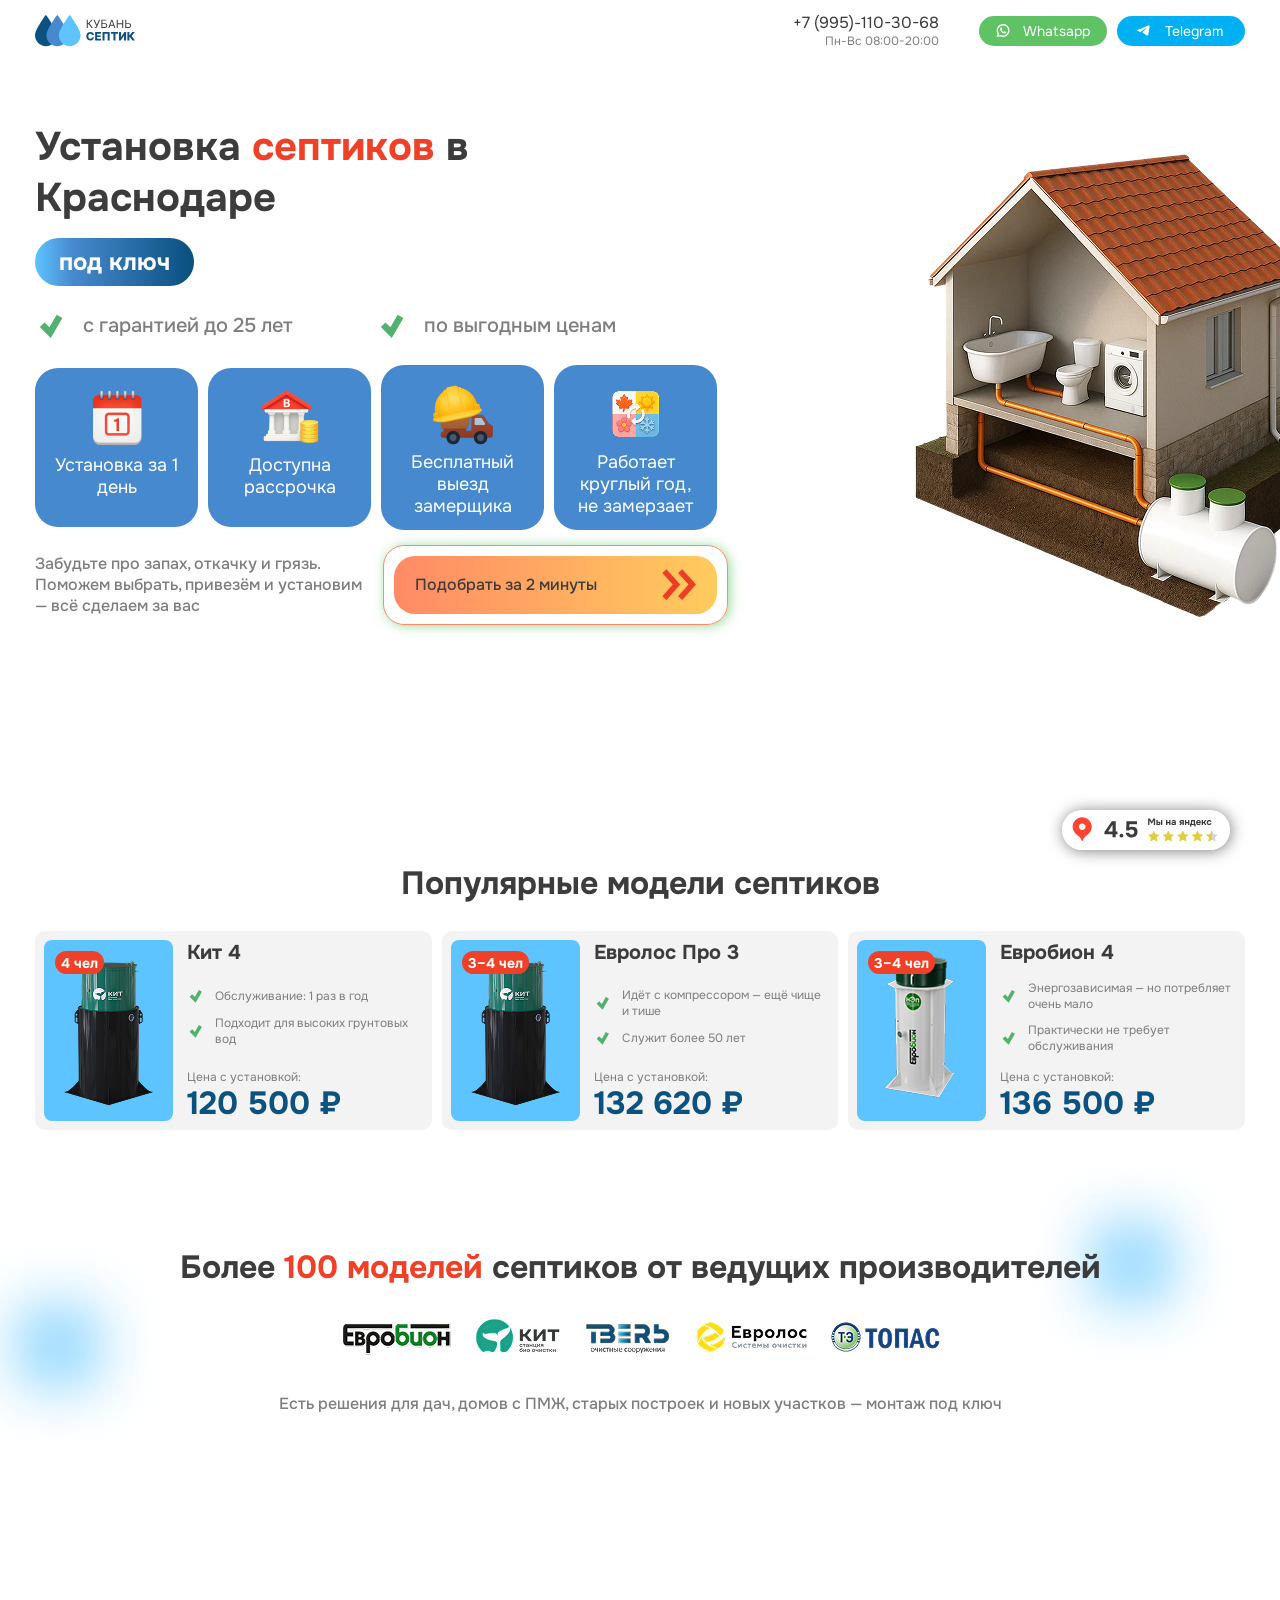
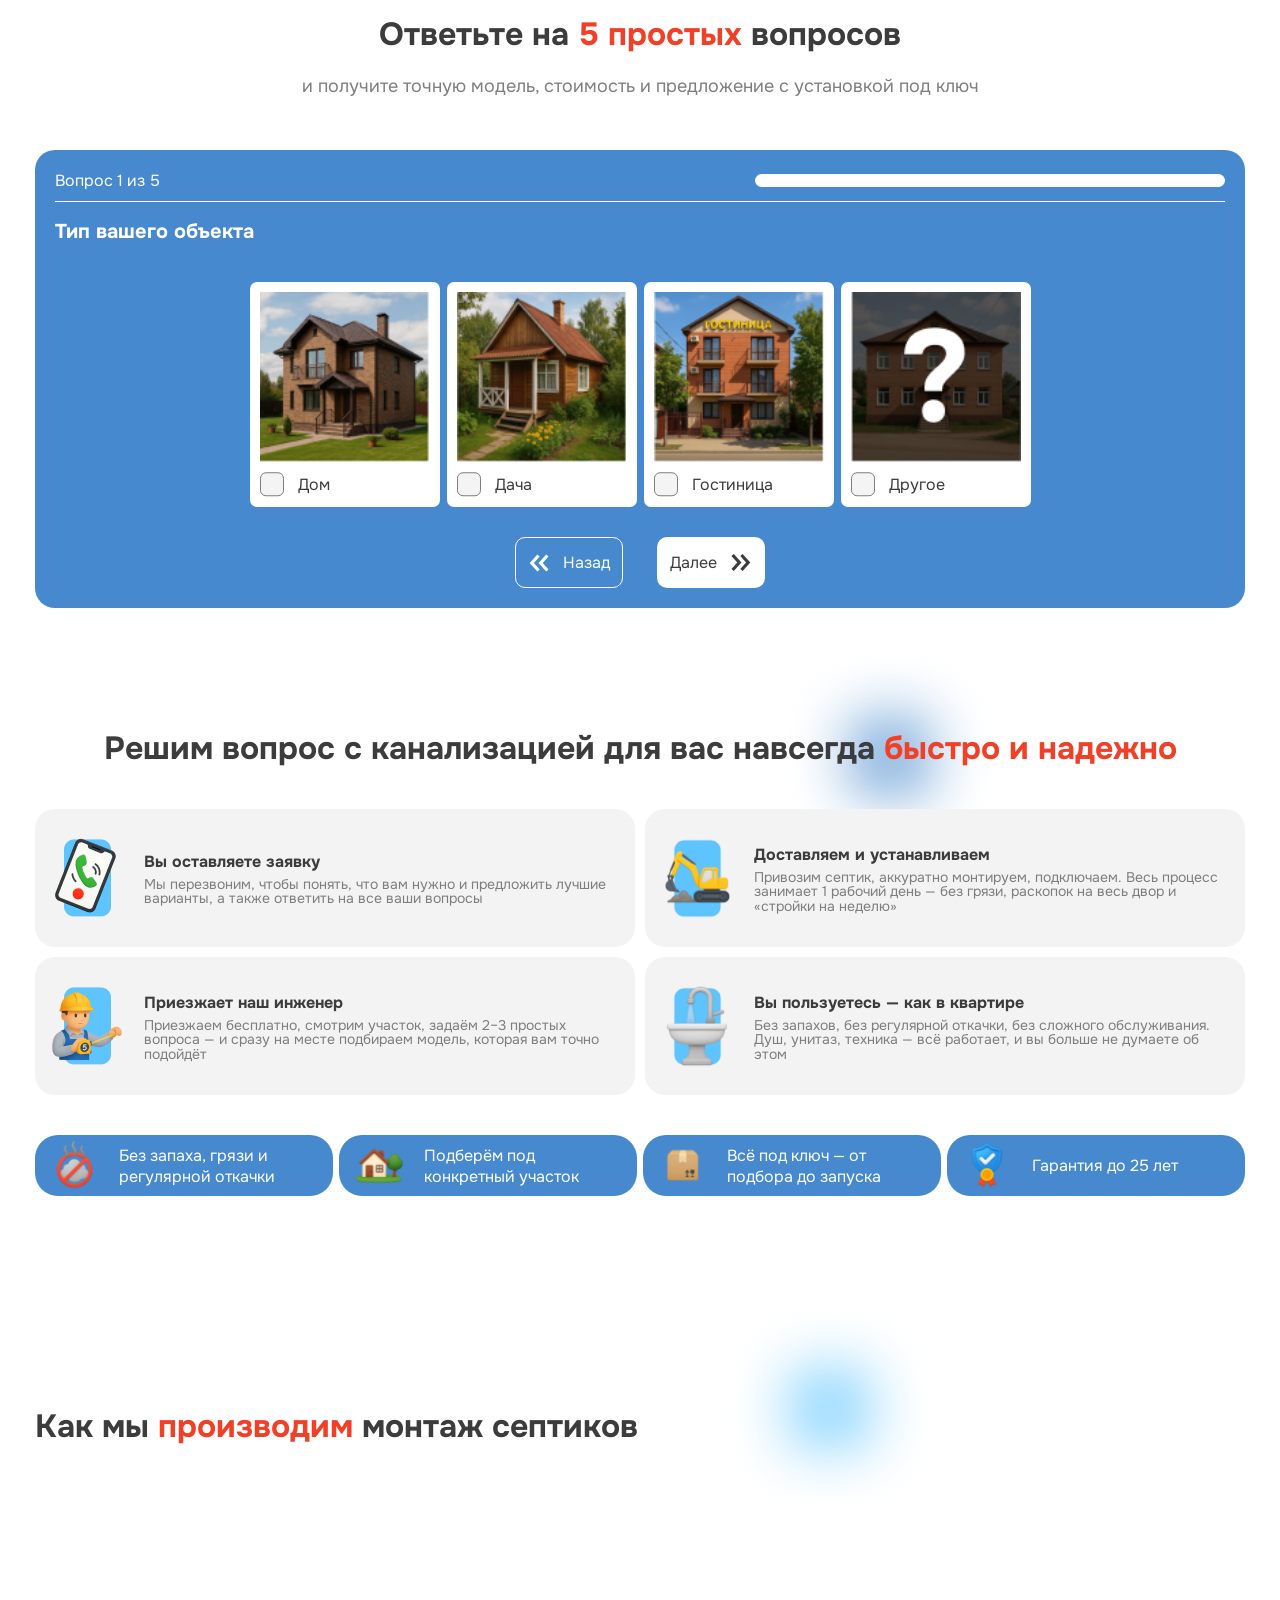
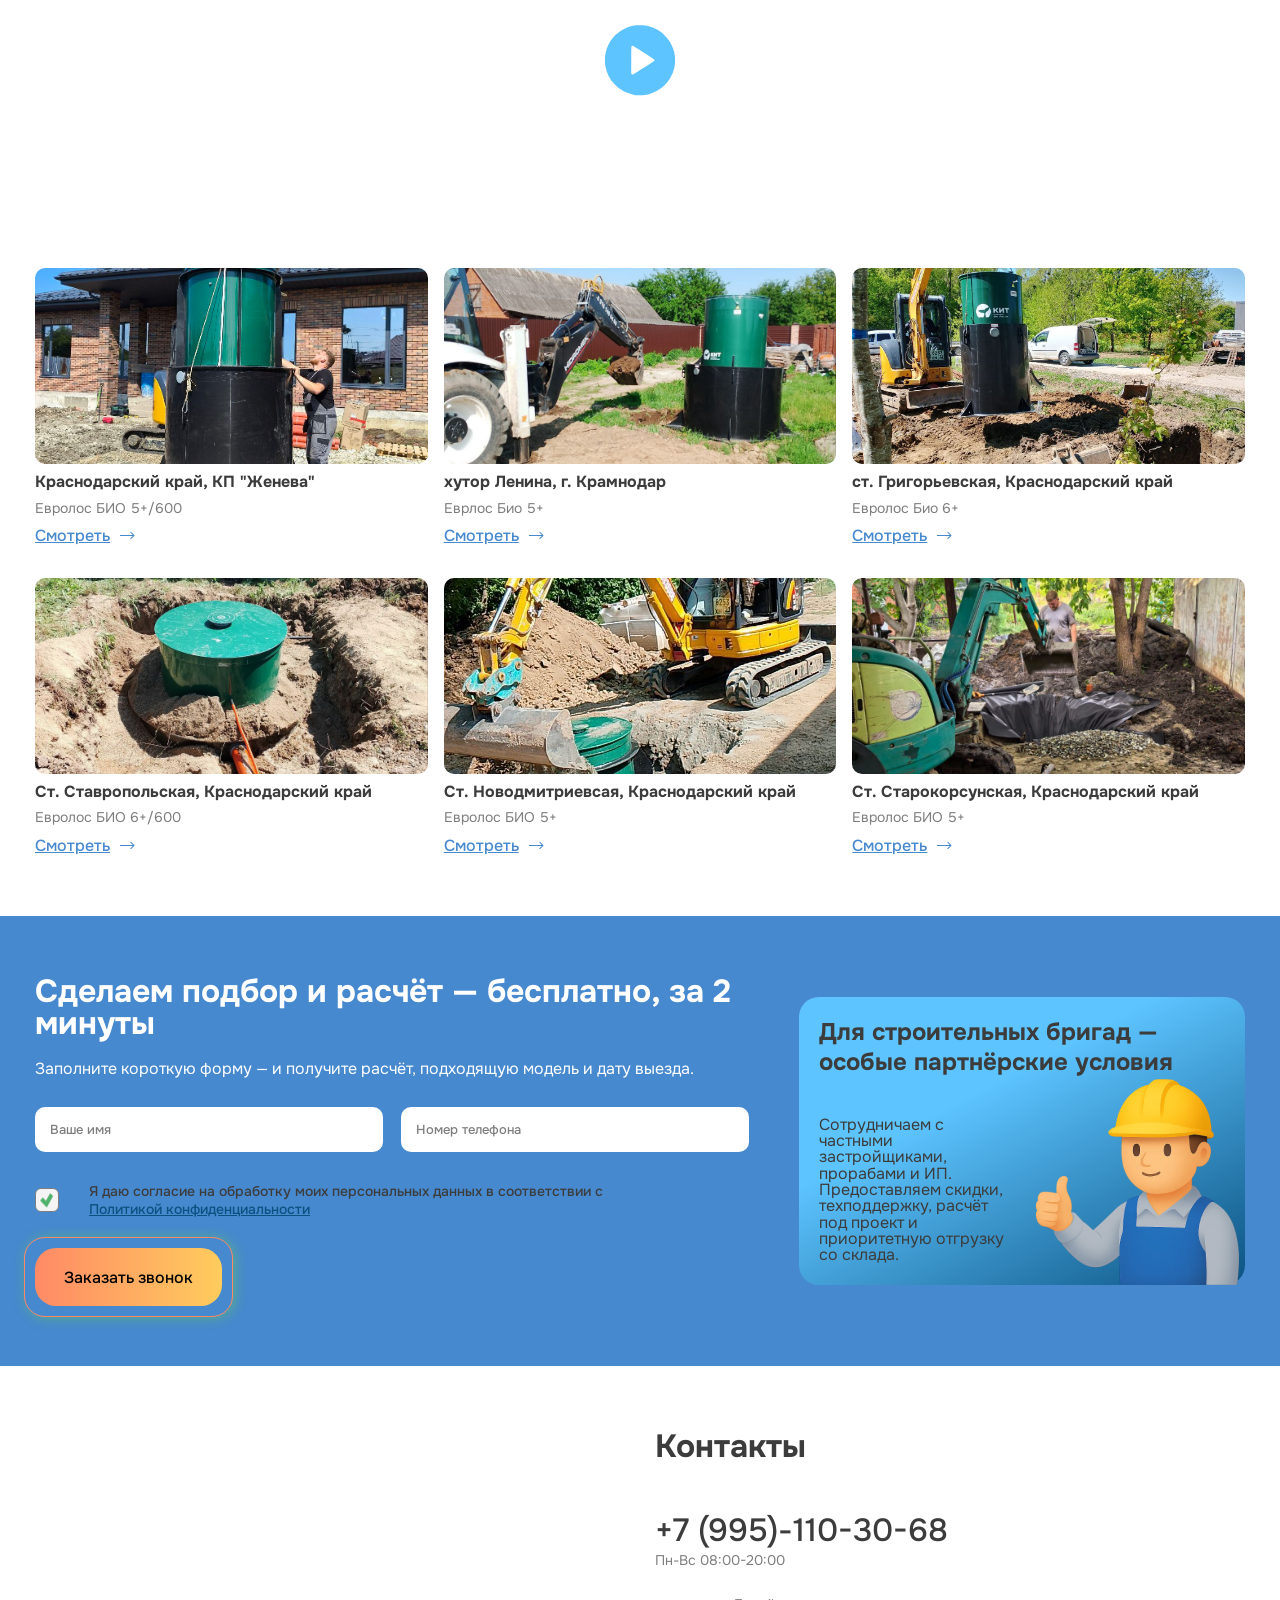
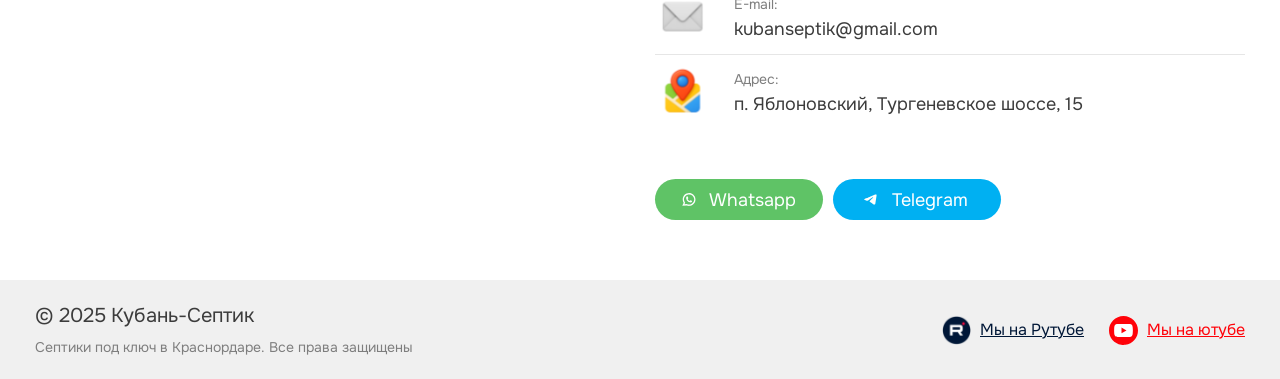
==== commit 6cd414f7: "fix" ====
--- a/release/main.html
+++ b/release/main.html
@@ -1358,33 +1358,41 @@
   <div class="container">
     <div class="mont__inner">
       <div class="mont__info">
-
         <div class="mont__before">
-          <img src="images/before.png" alt="">
-        </div>
-        <h2 class="sept__title">Как мы <span>производим</span> монтаж септиков</h2>
-
-        <div class="mont__video">
-          <div class="mont__videos_video">
-            <div class="mont__videos_play active">
-              <img src="images/play-vid.svg" alt="" />
-            </div>
-            <video class="">
-              <source src="images/video.mp4" type="video/mp4" />
-            </video>
-          </div>
-        </div>
+          <img src="images/before.png" alt="" />
+        </div>
+        <h2 class="sept__title">
+          Как мы <span>производим</span> монтаж септиков
+        </h2>
+
+        <a href="images/video.mp4" data-fancybox="video" style="display: flex;">
+          <div class="mont__video">
+            <div class="mont__videos_video">
+              <div class="mont__videos_play active">
+                <img src="images/play-vid.svg" alt="" />
+              </div>
+
+              <video class="">
+                <source src="images/video.mp4" type="video/mp4" />
+              </video>
+            </div>
+          </div>
+        </a>
       </div>
 
       <div class="mont__items">
         <div class="mont__item">
           <div class="mont__img">
-            <img src="images/mon1.png" alt="">
+            <img src="images/mon1.png" alt="" />
           </div>
           <div class="mont__name">Краснодарский край, КП "Женева"</div>
           <div class="mont__desc">Евролос БИО 5+/600</div>
 
-          <a href="images/mon-g1.jpg" class="mont__more" data-fancybox="gallery1">
+          <a
+            href="images/mon-g1.jpg"
+            class="mont__more"
+            data-fancybox="gallery1"
+          >
             <span>Смотреть</span>
 
             <svg
@@ -1401,14 +1409,18 @@
             </svg>
           </a>
         </div>
-          <div class="mont__item">
+        <div class="mont__item">
           <div class="mont__img">
-            <img src="images/mon2.png" alt="">
+            <img src="images/mon2.png" alt="" />
           </div>
           <div class="mont__name">хутор Ленина, г. Крамнодар</div>
           <div class="mont__desc">Еврлос Био 5+</div>
 
-          <a href="images/mon-g1.jpg" class="mont__more" data-fancybox="gallery2">
+          <a
+            href="images/mon-g1.jpg"
+            class="mont__more"
+            data-fancybox="gallery2"
+          >
             <span>Смотреть</span>
 
             <svg
@@ -1425,14 +1437,18 @@
             </svg>
           </a>
         </div>
-          <div class="mont__item">
+        <div class="mont__item">
           <div class="mont__img">
-            <img src="images/mon3.png" alt="">
+            <img src="images/mon3.png" alt="" />
           </div>
           <div class="mont__name">ст. Григорьевская, Краснодарский край</div>
           <div class="mont__desc">Евролос Био 6+</div>
 
-          <a href="images/mon2-g.jpg" class="mont__more" data-fancybox="gallery3">
+          <a
+            href="images/mon2-g.jpg"
+            class="mont__more"
+            data-fancybox="gallery3"
+          >
             <span>Смотреть</span>
 
             <svg
@@ -1449,14 +1465,18 @@
             </svg>
           </a>
         </div>
-          <div class="mont__item">
+        <div class="mont__item">
           <div class="mont__img">
-            <img src="images/mon4.png" alt="">
+            <img src="images/mon4.png" alt="" />
           </div>
           <div class="mont__name">Ст. Ставропольская, Краснодарский край</div>
           <div class="mont__desc">Евролос БИО 6+/600</div>
 
-          <a href="images/mon3-g.jpg" class="mont__more" data-fancybox="gallery4">
+          <a
+            href="images/mon3-g.jpg"
+            class="mont__more"
+            data-fancybox="gallery4"
+          >
             <span>Смотреть</span>
 
             <svg
@@ -1473,14 +1493,18 @@
             </svg>
           </a>
         </div>
-          <div class="mont__item">
+        <div class="mont__item">
           <div class="mont__img">
-            <img src="images/mon5.png" alt="">
+            <img src="images/mon5.png" alt="" />
           </div>
           <div class="mont__name">Ст. Новодмитриевсая, Краснодарский край</div>
           <div class="mont__desc">Евролос БИО 5+</div>
 
-          <a href="images/mon4-g.jpg" class="mont__more" data-fancybox="gallery5">
+          <a
+            href="images/mon4-g.jpg"
+            class="mont__more"
+            data-fancybox="gallery5"
+          >
             <span>Смотреть</span>
 
             <svg
@@ -1497,14 +1521,18 @@
             </svg>
           </a>
         </div>
-          <div class="mont__item">
+        <div class="mont__item">
           <div class="mont__img">
-            <img src="images/mon6.png" alt="">
+            <img src="images/mon6.png" alt="" />
           </div>
           <div class="mont__name">Ст. Старокорсунская, Краснодарский край</div>
           <div class="mont__desc">Евролос БИО 5+</div>
 
-          <a href="images/mon5-g.jpg" class="mont__more" data-fancybox="gallery6">
+          <a
+            href="images/mon5-g.jpg"
+            class="mont__more"
+            data-fancybox="gallery6"
+          >
             <span>Смотреть</span>
 
             <svg
@@ -1526,83 +1554,203 @@
   </div>
 </div>
 
-
-
-
-
-
-<div >
-  <a href="images/mon6-g2.jpg" data-fancybox="gallery1" style="display:none"></a>
-  <a href="images/mon6-g3.jpg" data-fancybox="gallery1" style="display:none"></a>
-  <a href="images/mon6-g4.jpg" data-fancybox="gallery1" style="display:none"></a>
-  <a href="images/mon6-g5.jpg" data-fancybox="gallery1" style="display:none"></a>
-  <a href="images/mon6-g6.jpg" data-fancybox="gallery1" style="display:none"></a>
-  <a href="images/mon6-g7.jpg" data-fancybox="gallery1" style="display:none"></a>
-  <a href="images/mon6-g8.jpg" data-fancybox="gallery1" style="display:none"></a>
-
+<div>
+  <a
+    href="images/mon6-g2.jpg"
+    data-fancybox="gallery1"
+    style="display: none"
+  ></a>
+  <a
+    href="images/mon6-g3.jpg"
+    data-fancybox="gallery1"
+    style="display: none"
+  ></a>
+  <a
+    href="images/mon6-g4.jpg"
+    data-fancybox="gallery1"
+    style="display: none"
+  ></a>
+  <a
+    href="images/mon6-g5.jpg"
+    data-fancybox="gallery1"
+    style="display: none"
+  ></a>
+  <a
+    href="images/mon6-g6.jpg"
+    data-fancybox="gallery1"
+    style="display: none"
+  ></a>
+  <a
+    href="images/mon6-g7.jpg"
+    data-fancybox="gallery1"
+    style="display: none"
+  ></a>
+  <a
+    href="images/mon6-g8.jpg"
+    data-fancybox="gallery1"
+    style="display: none"
+  ></a>
 </div>
 
-
-<div >
-  <a href="images/mon-g2.jpg" data-fancybox="gallery2" style="display:none"></a>
-  <a href="images/mon-g3.jpg" data-fancybox="gallery2" style="display:none"></a>
-  <a href="images/mon-g4.jpg" data-fancybox="gallery2" style="display:none"></a>
-  <a href="images/mon-g5.jpg" data-fancybox="gallery2" style="display:none"></a>
-  <a href="images/mon-g6.jpg" data-fancybox="gallery2" style="display:none"></a>
-  <a href="images/mon-g7.jpg" data-fancybox="gallery2" style="display:none"></a>
-  <a href="images/mon-g8.jpg" data-fancybox="gallery2" style="display:none"></a>
-  <a href="images/mon-g9.jpg" data-fancybox="gallery2" style="display:none"></a>
-
+<div>
+  <a
+    href="images/mon-g2.jpg"
+    data-fancybox="gallery2"
+    style="display: none"
+  ></a>
+  <a
+    href="images/mon-g3.jpg"
+    data-fancybox="gallery2"
+    style="display: none"
+  ></a>
+  <a
+    href="images/mon-g4.jpg"
+    data-fancybox="gallery2"
+    style="display: none"
+  ></a>
+  <a
+    href="images/mon-g5.jpg"
+    data-fancybox="gallery2"
+    style="display: none"
+  ></a>
+  <a
+    href="images/mon-g6.jpg"
+    data-fancybox="gallery2"
+    style="display: none"
+  ></a>
+  <a
+    href="images/mon-g7.jpg"
+    data-fancybox="gallery2"
+    style="display: none"
+  ></a>
+  <a
+    href="images/mon-g8.jpg"
+    data-fancybox="gallery2"
+    style="display: none"
+  ></a>
+  <a
+    href="images/mon-g9.jpg"
+    data-fancybox="gallery2"
+    style="display: none"
+  ></a>
 </div>
 
-
-<div >
-  <a href="images/mon2-g2.jpg" data-fancybox="gallery3" style="display:none"></a>
-  <a href="images/mon2-g3.jpg" data-fancybox="gallery3" style="display:none"></a>
-  <a href="images/mon2-g4.jpg" data-fancybox="gallery3" style="display:none"></a>
-  <a href="images/mon2-g5.jpg" data-fancybox="gallery3" style="display:none"></a>
- 
-
+<div>
+  <a
+    href="images/mon2-g2.jpg"
+    data-fancybox="gallery3"
+    style="display: none"
+  ></a>
+  <a
+    href="images/mon2-g3.jpg"
+    data-fancybox="gallery3"
+    style="display: none"
+  ></a>
+  <a
+    href="images/mon2-g4.jpg"
+    data-fancybox="gallery3"
+    style="display: none"
+  ></a>
+  <a
+    href="images/mon2-g5.jpg"
+    data-fancybox="gallery3"
+    style="display: none"
+  ></a>
 </div>
 
-
-<div >
-  <a href="images/mon3-g1.jpg" data-fancybox="gallery4" style="display:none"></a>
-  <a href="images/mon3-g2.jpg" data-fancybox="gallery4" style="display:none"></a>
-  <a href="images/mon3-g3.jpg" data-fancybox="gallery4" style="display:none"></a>
-  <a href="images/mon3-g5.jpg" data-fancybox="gallery4" style="display:none"></a>
-  <a href="images/mon3-g6.jpg" data-fancybox="gallery4" style="display:none"></a>
-  <a href="images/mon3-g7.jpg" data-fancybox="gallery4" style="display:none"></a>
-  <a href="images/mon3-g8.jpg" data-fancybox="gallery4" style="display:none"></a>
- 
-
+<div>
+  <a
+    href="images/mon3-g1.jpg"
+    data-fancybox="gallery4"
+    style="display: none"
+  ></a>
+  <a
+    href="images/mon3-g2.jpg"
+    data-fancybox="gallery4"
+    style="display: none"
+  ></a>
+  <a
+    href="images/mon3-g3.jpg"
+    data-fancybox="gallery4"
+    style="display: none"
+  ></a>
+  <a
+    href="images/mon3-g5.jpg"
+    data-fancybox="gallery4"
+    style="display: none"
+  ></a>
+  <a
+    href="images/mon3-g6.jpg"
+    data-fancybox="gallery4"
+    style="display: none"
+  ></a>
+  <a
+    href="images/mon3-g7.jpg"
+    data-fancybox="gallery4"
+    style="display: none"
+  ></a>
+  <a
+    href="images/mon3-g8.jpg"
+    data-fancybox="gallery4"
+    style="display: none"
+  ></a>
 </div>
 
-
-<div >
-  <a href="images/mon4-g1.jpg" data-fancybox="gallery5" style="display:none"></a>
-  <a href="images/mon4-g2.jpg" data-fancybox="gallery5" style="display:none"></a>
-  <a href="images/mon4-g3.jpg" data-fancybox="gallery5" style="display:none"></a>
-  <a href="images/mon4-g4.jpg" data-fancybox="gallery5" style="display:none"></a>
-  <a href="images/mon4-g5.jpg" data-fancybox="gallery5" style="display:none"></a>
-  <a href="images/mon4-g6.jpg" data-fancybox="gallery5" style="display:none"></a>
- 
-
+<div>
+  <a
+    href="images/mon4-g1.jpg"
+    data-fancybox="gallery5"
+    style="display: none"
+  ></a>
+  <a
+    href="images/mon4-g2.jpg"
+    data-fancybox="gallery5"
+    style="display: none"
+  ></a>
+  <a
+    href="images/mon4-g3.jpg"
+    data-fancybox="gallery5"
+    style="display: none"
+  ></a>
+  <a
+    href="images/mon4-g4.jpg"
+    data-fancybox="gallery5"
+    style="display: none"
+  ></a>
+  <a
+    href="images/mon4-g5.jpg"
+    data-fancybox="gallery5"
+    style="display: none"
+  ></a>
+  <a
+    href="images/mon4-g6.jpg"
+    data-fancybox="gallery5"
+    style="display: none"
+  ></a>
 </div>
 
-
-<div >
-  <a href="images/mon5-g1.jpg" data-fancybox="gallery6" style="display:none"></a>
-  <a href="images/mon5-g2.jpg" data-fancybox="gallery6" style="display:none"></a>
-  <a href="images/mon5-g3.jpg" data-fancybox="gallery6" style="display:none"></a>
-  <a href="images/mon5-g4.jpg" data-fancybox="gallery6" style="display:none"></a>
- 
- 
-
+<div>
+  <a
+    href="images/mon5-g1.jpg"
+    data-fancybox="gallery6"
+    style="display: none"
+  ></a>
+  <a
+    href="images/mon5-g2.jpg"
+    data-fancybox="gallery6"
+    style="display: none"
+  ></a>
+  <a
+    href="images/mon5-g3.jpg"
+    data-fancybox="gallery6"
+    style="display: none"
+  ></a>
+  <a
+    href="images/mon5-g4.jpg"
+    data-fancybox="gallery6"
+    style="display: none"
+  ></a>
 </div>
-
-
-
 
 
 
--- a/release/css/all-style.css
+++ b/release/css/all-style.css
@@ -355,66 +355,6 @@
   object-fit: cover;
 }
 
-.breadcrumb {
-  margin-bottom: 40px;
-  margin-top: 10px;
-}
-
-.breadcrumb__list {
-  display: -webkit-box;
-  display: -ms-flexbox;
-  display: flex;
-  -webkit-box-align: center;
-  -ms-flex-align: center;
-  align-items: center;
-  -ms-flex-wrap: wrap;
-  flex-wrap: wrap;
-  list-style: none;
-  row-gap: 7px;
-  color: #2B2B2B;
-  font-weight: 500;
-  font-size: 16px;
-}
-
-.breadcrumb__list span {
-  color: #4262FF;
-}
-
-.breadcrumb__list::-webkit-scrollbar {
-  height: 0;
-}
-
-.breadcrumb__list::-webkit-scrollbar-track,
-.breadcrumb__list::-webkit-scrollbar-thumb {
-  background: none;
-}
-
-.breadcrumb__list > *:not(:first-child) {
-  margin-left: 10px;
-}
-
-.breadcrumb__list > *:not(:first-child)::before {
-  content: "/";
-  display: inline-block;
-  margin-right: 10px;
-}
-
-.map {
-  height: 100%;
-  width: 100%;
-}
-
-.map [class*=ymaps-2-1][class*=-ground-pane] {
-  pointer-events: none;
-  -webkit-filter: grayscale(1) invert(95%);
-  filter: grayscale(1) invert(95%);
-}
-
-.map [class*=-copyrights-promo],
-.map [class*=-copyright_logo_no] {
-  display: none;
-}
-
 .menu {
   -webkit-box-flex: 1;
   -ms-flex: 1 1 auto;
@@ -514,6 +454,66 @@
   transition: 300ms;
 }
 
+.breadcrumb {
+  margin-bottom: 40px;
+  margin-top: 10px;
+}
+
+.breadcrumb__list {
+  display: -webkit-box;
+  display: -ms-flexbox;
+  display: flex;
+  -webkit-box-align: center;
+  -ms-flex-align: center;
+  align-items: center;
+  -ms-flex-wrap: wrap;
+  flex-wrap: wrap;
+  list-style: none;
+  row-gap: 7px;
+  color: #2B2B2B;
+  font-weight: 500;
+  font-size: 16px;
+}
+
+.breadcrumb__list span {
+  color: #4262FF;
+}
+
+.breadcrumb__list::-webkit-scrollbar {
+  height: 0;
+}
+
+.breadcrumb__list::-webkit-scrollbar-track,
+.breadcrumb__list::-webkit-scrollbar-thumb {
+  background: none;
+}
+
+.breadcrumb__list > *:not(:first-child) {
+  margin-left: 10px;
+}
+
+.breadcrumb__list > *:not(:first-child)::before {
+  content: "/";
+  display: inline-block;
+  margin-right: 10px;
+}
+
+.map {
+  height: 100%;
+  width: 100%;
+}
+
+.map [class*=ymaps-2-1][class*=-ground-pane] {
+  pointer-events: none;
+  -webkit-filter: grayscale(1) invert(95%);
+  filter: grayscale(1) invert(95%);
+}
+
+.map [class*=-copyrights-promo],
+.map [class*=-copyright_logo_no] {
+  display: none;
+}
+
 .pagination {
   margin-top: 35px;
   -webkit-box-pack: justify;
@@ -789,84 +789,6 @@
   padding: 0;
 }
 
-.mod {
-  padding-bottom: 40px;
-  margin-bottom: 120px;
-}
-
-.mod .sept__title span {
-  color: #f04027;
-}
-
-.mod__inner {
-  position: relative;
-}
-
-.mod__right {
-  position: absolute;
-}
-
-.mod__text {
-  position: relative;
-  z-index: 1;
-}
-
-.mod__items {
-  display: -webkit-box;
-  display: -ms-flexbox;
-  display: flex;
-  -webkit-box-align: center;
-  -ms-flex-align: center;
-  align-items: center;
-  -webkit-box-pack: center;
-  -ms-flex-pack: center;
-  justify-content: center;
-  gap: 22px;
-  margin-bottom: 34px;
-}
-
-.mod__item {
-  display: -webkit-box;
-  display: -ms-flexbox;
-  display: flex;
-  -webkit-box-align: center;
-  -ms-flex-align: center;
-  align-items: center;
-  -ms-flex-negative: 0;
-  flex-shrink: 0;
-}
-
-.mod__text {
-  text-align: center;
-  margin-bottom: 40px;
-  font-weight: 500;
-  color: #7e7e7e;
-}
-
-.mod__btn {
-  width: 187px;
-  margin: 0 auto;
-  height: 58px;
-}
-
-.mod__btn .btn-before {
-  margin: 0 auto;
-  -webkit-box-pack: center;
-  -ms-flex-pack: center;
-  justify-content: center;
-}
-
-.mod__left {
-  position: absolute;
-  left: 90px;
-  bottom: -50px;
-}
-
-.mod__right {
-  top: -100px;
-  right: 0;
-}
-
 .mont {
   margin-bottom: 60px;
 }
@@ -1008,13 +930,184 @@
   transition: 300ms;
 }
 
-.reviews {
+.mod {
+  padding-bottom: 40px;
+  margin-bottom: 120px;
+}
+
+.mod .sept__title span {
+  color: #f04027;
+}
+
+.mod__inner {
+  position: relative;
+}
+
+.mod__right {
+  position: absolute;
+}
+
+.mod__text {
+  position: relative;
+  z-index: 1;
+}
+
+.mod__items {
+  display: -webkit-box;
+  display: -ms-flexbox;
+  display: flex;
+  -webkit-box-align: center;
+  -ms-flex-align: center;
+  align-items: center;
+  -webkit-box-pack: center;
+  -ms-flex-pack: center;
+  justify-content: center;
+  gap: 22px;
+  margin-bottom: 34px;
+}
+
+.mod__item {
+  display: -webkit-box;
+  display: -ms-flexbox;
+  display: flex;
+  -webkit-box-align: center;
+  -ms-flex-align: center;
+  align-items: center;
+  -ms-flex-negative: 0;
+  flex-shrink: 0;
+}
+
+.mod__text {
+  text-align: center;
+  margin-bottom: 40px;
+  font-weight: 500;
+  color: #7e7e7e;
+}
+
+.mod__btn {
+  width: 187px;
+  margin: 0 auto;
+  height: 58px;
   display: none;
-  margin-bottom: 30px;
-}
-
-.reviews .sept__title span {
-  color: rgb(240, 64, 39);
+}
+
+.mod__btn .btn-before {
+  margin: 0 auto;
+  -webkit-box-pack: center;
+  -ms-flex-pack: center;
+  justify-content: center;
+}
+
+.mod__left {
+  position: absolute;
+  left: 90px;
+  bottom: -50px;
+}
+
+.mod__right {
+  top: -100px;
+  right: 0;
+}
+
+.quest {
+  margin-bottom: 120px;
+  padding-bottom: 40px;
+}
+
+.quest .sept__title {
+  position: relative;
+  margin-bottom: 40px;
+  z-index: 1;
+}
+
+.quest .sept__title span {
+  color: #f04027;
+}
+
+.quest__inner {
+  position: relative;
+}
+
+.quest__before {
+  position: absolute;
+  display: -webkit-box;
+  display: -ms-flexbox;
+  display: flex;
+  -webkit-box-align: center;
+  -ms-flex-align: center;
+  align-items: center;
+  top: -18%;
+  right: 20%;
+}
+
+.quest__items {
+  display: -ms-grid;
+  display: grid;
+  -ms-grid-columns: 1fr 1fr;
+  grid-template-columns: 1fr 1fr;
+  grid-gap: 10px;
+  margin-bottom: 40px;
+  position: relative;
+  z-index: 1;
+}
+
+.quest__item {
+  padding: 15px;
+  display: -ms-grid;
+  display: grid;
+  -ms-grid-columns: 74px 1fr;
+  grid-template-columns: 74px 1fr;
+  grid-gap: 20px;
+  -webkit-box-align: center;
+  -ms-flex-align: center;
+  align-items: center;
+  background: #f3f3f3;
+  border-radius: 20px;
+}
+
+.quest__img {
+  display: -webkit-box;
+  display: -ms-flexbox;
+  display: flex;
+  -webkit-box-align: center;
+  -ms-flex-align: center;
+  align-items: center;
+}
+
+.quest__info p {
+  font-weight: 700;
+  font-size: 16px;
+}
+
+.quest__info span {
+  display: block;
+  font-size: 14px;
+  line-height: 102%;
+  margin-top: 5px;
+  color: #7e7e7e;
+}
+
+.quest__grids {
+  display: -ms-grid;
+  display: grid;
+  -ms-grid-columns: 1fr 1fr 1fr 1fr;
+  grid-template-columns: 1fr 1fr 1fr 1fr;
+  grid-gap: 6px;
+  margin-bottom: 50px;
+}
+
+.quest__grid {
+  display: -webkit-box;
+  display: -ms-flexbox;
+  display: flex;
+  -webkit-box-align: center;
+  -ms-flex-align: center;
+  align-items: center;
+  padding: 5px 14px;
+  border-radius: 23px;
+  background: #4789CE;
+  gap: 19px;
+  color: #fff;
 }
 
 .sept {
@@ -1150,105 +1243,13 @@
   line-height: 1.02;
 }
 
-.quest {
-  margin-bottom: 120px;
-  padding-bottom: 40px;
-}
-
-.quest .sept__title {
-  position: relative;
-  margin-bottom: 40px;
-  z-index: 1;
-}
-
-.quest .sept__title span {
-  color: #f04027;
-}
-
-.quest__inner {
-  position: relative;
-}
-
-.quest__before {
-  position: absolute;
-  display: -webkit-box;
-  display: -ms-flexbox;
-  display: flex;
-  -webkit-box-align: center;
-  -ms-flex-align: center;
-  align-items: center;
-  top: -18%;
-  right: 20%;
-}
-
-.quest__items {
-  display: -ms-grid;
-  display: grid;
-  -ms-grid-columns: 1fr 1fr;
-  grid-template-columns: 1fr 1fr;
-  grid-gap: 10px;
-  margin-bottom: 40px;
-  position: relative;
-  z-index: 1;
-}
-
-.quest__item {
-  padding: 15px;
-  display: -ms-grid;
-  display: grid;
-  -ms-grid-columns: 74px 1fr;
-  grid-template-columns: 74px 1fr;
-  grid-gap: 20px;
-  -webkit-box-align: center;
-  -ms-flex-align: center;
-  align-items: center;
-  background: #f3f3f3;
-  border-radius: 20px;
-}
-
-.quest__img {
-  display: -webkit-box;
-  display: -ms-flexbox;
-  display: flex;
-  -webkit-box-align: center;
-  -ms-flex-align: center;
-  align-items: center;
-}
-
-.quest__info p {
-  font-weight: 700;
-  font-size: 16px;
-}
-
-.quest__info span {
-  display: block;
-  font-size: 14px;
-  line-height: 102%;
-  margin-top: 5px;
-  color: #7e7e7e;
-}
-
-.quest__grids {
-  display: -ms-grid;
-  display: grid;
-  -ms-grid-columns: 1fr 1fr 1fr 1fr;
-  grid-template-columns: 1fr 1fr 1fr 1fr;
-  grid-gap: 6px;
-  margin-bottom: 50px;
-}
-
-.quest__grid {
-  display: -webkit-box;
-  display: -ms-flexbox;
-  display: flex;
-  -webkit-box-align: center;
-  -ms-flex-align: center;
-  align-items: center;
-  padding: 5px 14px;
-  border-radius: 23px;
-  background: #4789CE;
-  gap: 19px;
-  color: #fff;
+.reviews {
+  display: none;
+  margin-bottom: 30px;
+}
+
+.reviews .sept__title span {
+  color: rgb(240, 64, 39);
 }
 
 .showcase {
@@ -1961,10 +1962,6 @@
     grid-gap: 30px;
   }
 
-  .mod__left {
-    left: -90px;
-  }
-
   .mont__inner {
     -ms-grid-columns: 1fr;
     grid-template-columns: 1fr;
@@ -1976,6 +1973,10 @@
     height: 371px;
     -o-object-fit: cover;
     object-fit: cover;
+  }
+
+  .mod__left {
+    left: -90px;
   }
 
   .sept {
@@ -2156,24 +2157,6 @@
     margin-bottom: 60px;
   }
 
-  .reviews {
-    display: block;
-  }
-
-  .sept {
-    margin-top: 30px;
-    margin-bottom: 60px;
-  }
-
-  .sept__title {
-    font-size: 24px;
-  }
-
-  .sept__items {
-    -ms-grid-columns: 1fr;
-    grid-template-columns: 1fr;
-  }
-
   .quest {
     margin-bottom: 70px;
     padding-bottom: 30px;
@@ -2199,6 +2182,24 @@
     grid-template-columns: 1fr 1fr;
   }
 
+  .sept {
+    margin-top: 30px;
+    margin-bottom: 60px;
+  }
+
+  .sept__title {
+    font-size: 24px;
+  }
+
+  .sept__items {
+    -ms-grid-columns: 1fr;
+    grid-template-columns: 1fr;
+  }
+
+  .reviews {
+    display: block;
+  }
+
   .showcase {
     padding-bottom: 40px;
   }
@@ -2206,7 +2207,7 @@
   .showcase:before {
     width: 242px;
     height: 414px;
-    background: ../images/before-s-2.png);
+    background: url("/images/before-s-2.png");
     background-size: cover;
     right: -28px;
     top: -34px;
@@ -2271,16 +2272,6 @@
     grid-template-columns: 1fr;
   }
 
-  .mod__items {
-    -ms-flex-wrap: wrap;
-    flex-wrap: wrap;
-  }
-
-  .mod__right {
-    top: -50px;
-    right: -50px;
-  }
-
   .mont .sept__title {
     text-align: center;
   }
@@ -2299,9 +2290,20 @@
     height: 161px;
   }
 
+  .mod__items {
+    -ms-flex-wrap: wrap;
+    flex-wrap: wrap;
+  }
+
+  .mod__right {
+    top: -50px;
+    right: -50px;
+  }
+
   .quest__grids {
     -ms-grid-columns: 1fr;
     grid-template-columns: 1fr;
+    margin-bottom: 0;
   }
 
   .showcase__title {
